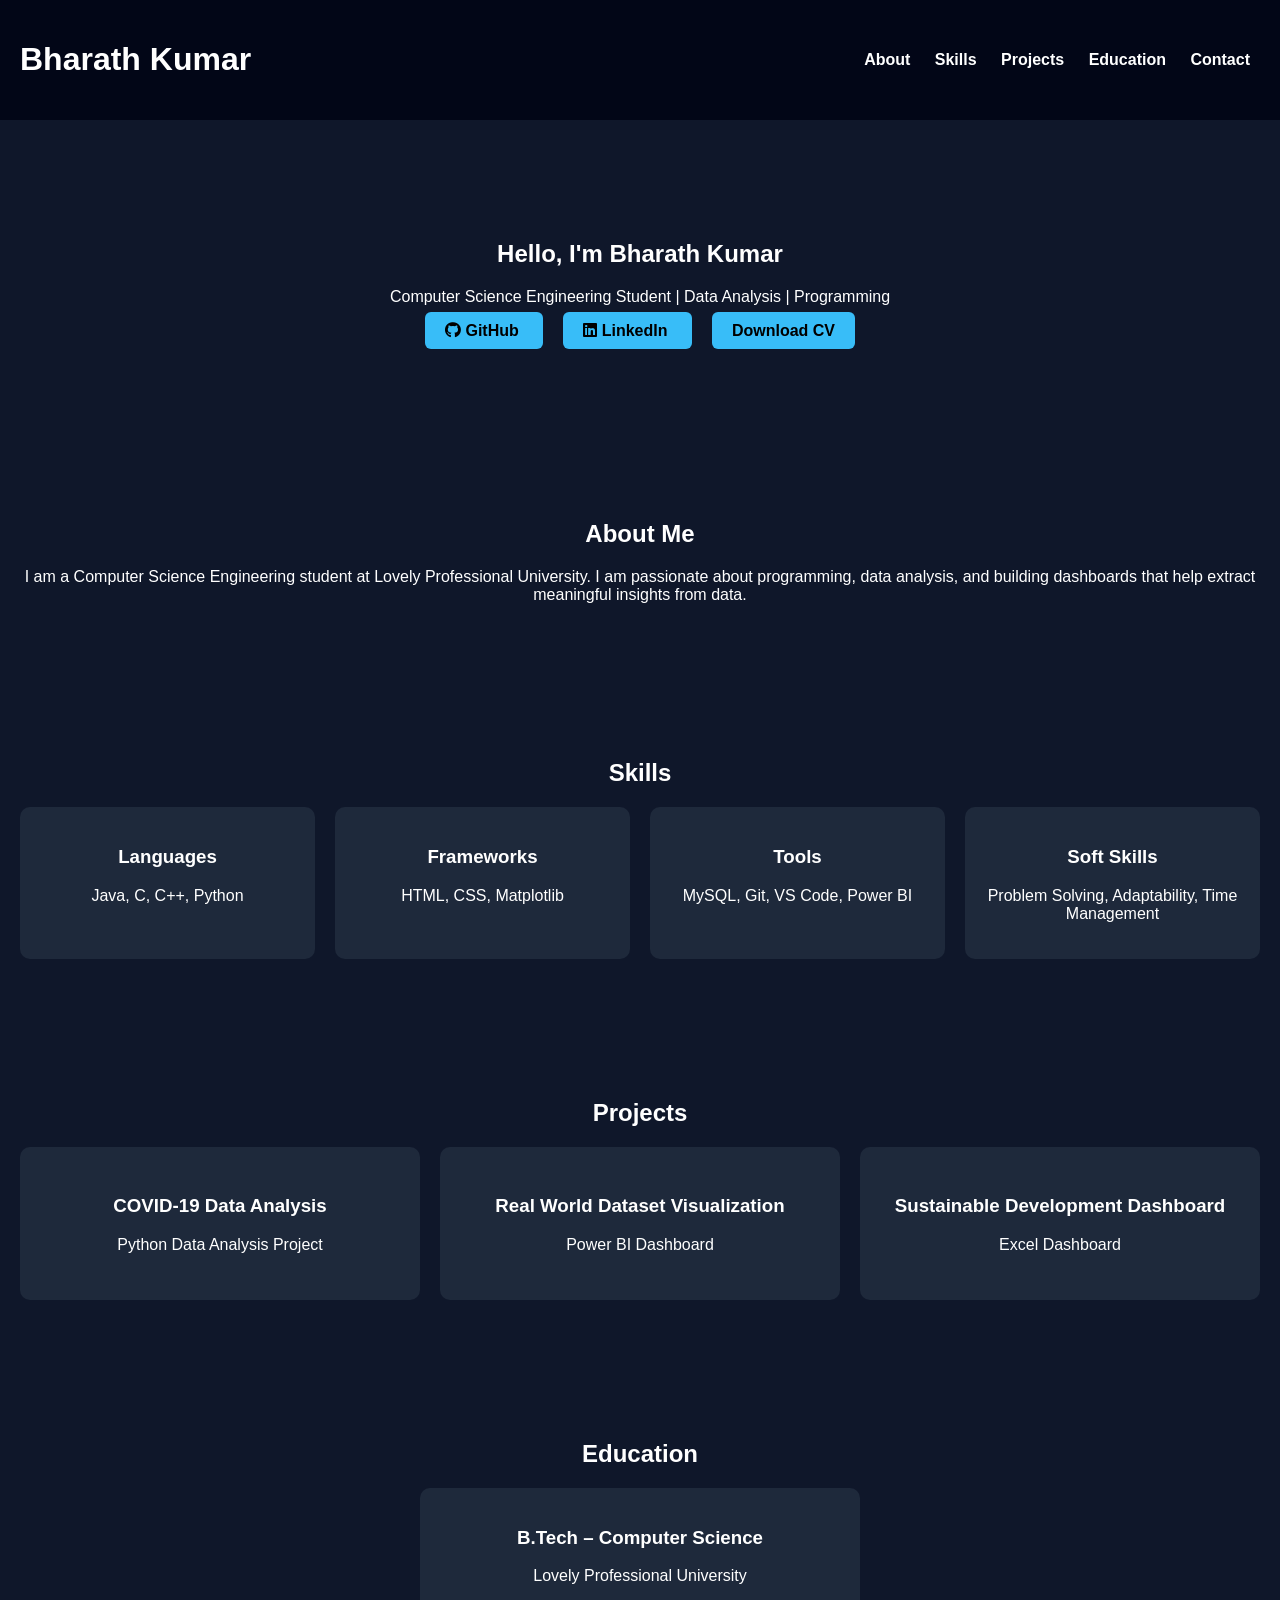
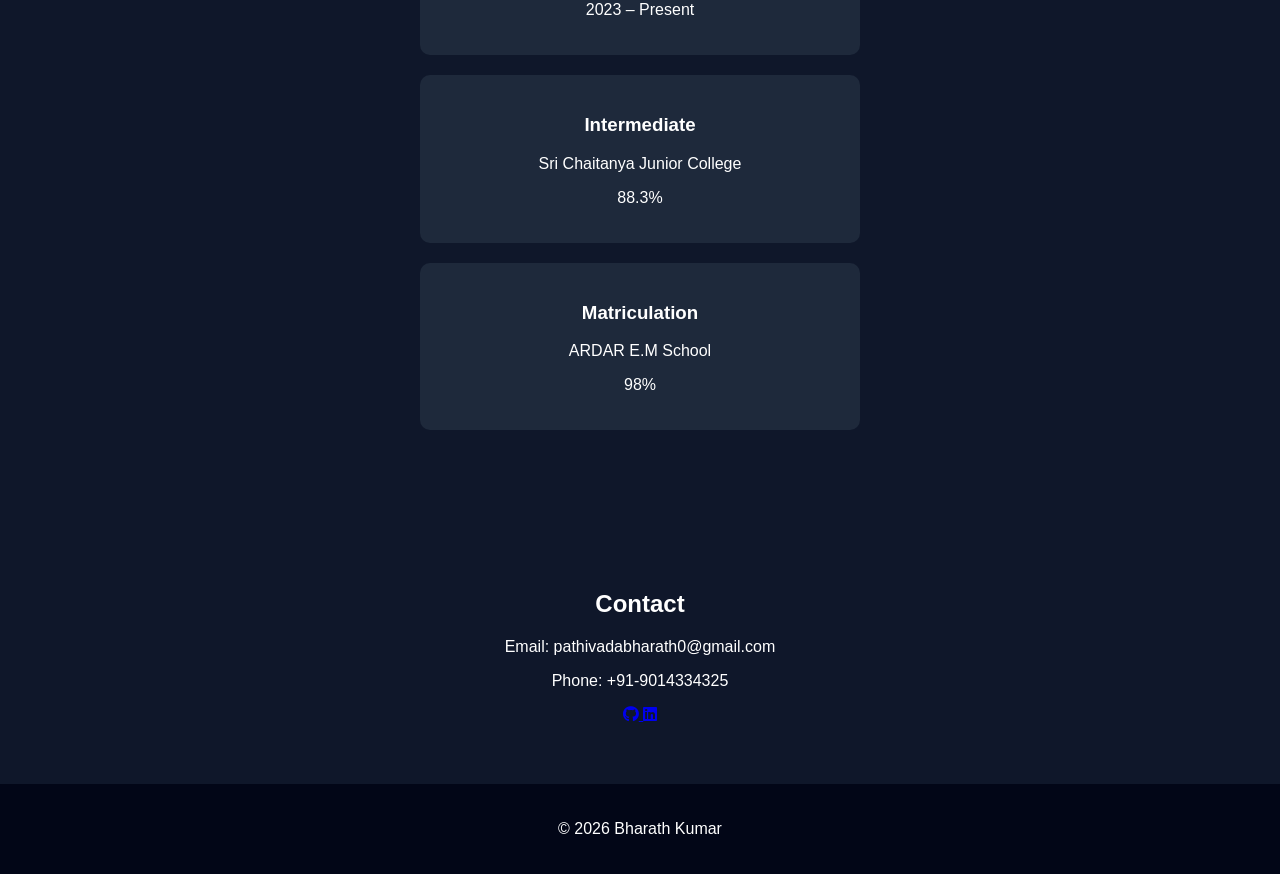
==== index.html @ aea64e9c "Initial portfolio website" ====
<!DOCTYPE html>
<html lang="en">
<head>

<meta charset="UTF-8">
<meta name="viewport" content="width=device-width, initial-scale=1.0">

<title>Bharath Kumar | Portfolio</title>

<link rel="stylesheet" href="style.css">

<link rel="stylesheet"
href="https://cdnjs.cloudflare.com/ajax/libs/font-awesome/6.5.0/css/all.min.css">

</head>

<body>

<header>

<h1>Bharath Kumar</h1>

<nav>

<a href="#about">About</a>
<a href="#skills">Skills</a>
<a href="#projects">Projects</a>
<a href="#education">Education</a>
<a href="#contact">Contact</a>

</nav>

</header>



<section class="hero">

<h2>Hello, I'm Bharath Kumar</h2>

<p>Computer Science Engineering Student | Data Analysis | Programming</p>

<div class="buttons">

<a href="https://github.com/bharath1518" target="_blank">
<i class="fab fa-github"></i> GitHub
</a>

<a href="https://linkedin.com/in/pathivada-bharath-kumar" target="_blank">
<i class="fab fa-linkedin"></i> LinkedIn
</a>

<a href="cv.pdf" download class="cv-btn">
Download CV
</a>

</div>

</section>



<section id="about">

<h2>About Me</h2>

<p>

I am a Computer Science Engineering student at Lovely Professional University.

I am passionate about programming, data analysis, and building dashboards that help extract meaningful insights from data.

</p>

</section>



<section id="skills">

<h2>Skills</h2>

<div class="skill-grid">

<div class="skill-card">
<h3>Languages</h3>
<p>Java, C, C++, Python</p>
</div>

<div class="skill-card">
<h3>Frameworks</h3>
<p>HTML, CSS, Matplotlib</p>
</div>

<div class="skill-card">
<h3>Tools</h3>
<p>MySQL, Git, VS Code, Power BI</p>
</div>

<div class="skill-card">
<h3>Soft Skills</h3>
<p>Problem Solving, Adaptability, Time Management</p>
</div>

</div>

</section>



<section id="projects">

<h2>Projects</h2>

<div class="project-grid">

<div class="project-card" onclick="openPopup('covid')">

<h3>COVID-19 Data Analysis</h3>

<p>Python Data Analysis Project</p>

</div>



<div class="project-card" onclick="openPopup('visual')">

<h3>Real World Dataset Visualization</h3>

<p>Power BI Dashboard</p>

</div>



<div class="project-card" onclick="openPopup('sdg')">

<h3>Sustainable Development Dashboard</h3>

<p>Excel Dashboard</p>

</div>

</div>

</section>



<section id="education">

<h2>Education</h2>

<div class="edu-card">

<h3>B.Tech – Computer Science</h3>

<p>Lovely Professional University</p>

<p>2023 – Present</p>

</div>



<div class="edu-card">

<h3>Intermediate</h3>

<p>Sri Chaitanya Junior College</p>

<p>88.3%</p>

</div>



<div class="edu-card">

<h3>Matriculation</h3>

<p>ARDAR E.M School</p>

<p>98%</p>

</div>

</section>



<section id="contact">

<h2>Contact</h2>

<p>Email: pathivadabharath0@gmail.com</p>

<p>Phone: +91-9014334325</p>

<div class="social">

<a href="https://github.com/bharath1518">
<i class="fab fa-github"></i>
</a>

<a href="https://linkedin.com/in/pathivada-bharath-kumar">
<i class="fab fa-linkedin"></i>
</a>

</div>

</section>



<footer>

<p>© 2026 Bharath Kumar</p>

</footer>



<div id="popup" class="popup">

<div class="popup-content">

<span class="close" onclick="closePopup()">&times;</span>

<h3 id="popup-title"></h3>

<p id="popup-desc"></p>

</div>

</div>



<script src="script.js"></script>

</body>

</html>
---- style.css ----
body{

font-family: Arial;

margin:0;

background:#0f172a;

color:white;

}



header{

display:flex;

justify-content:space-between;

align-items:center;

padding:20px;

background:#020617;

}



nav a{

margin:10px;

text-decoration:none;

color:white;

font-weight:bold;

}



.hero{

text-align:center;

padding:100px 20px;

}



.buttons a{

background:#38bdf8;

padding:10px 20px;

margin:10px;

color:black;

border-radius:6px;

text-decoration:none;

font-weight:bold;

}



.cv-btn{

background:#22c55e;

}



section{

padding:60px 20px;

text-align:center;

}



.skill-grid{

display:grid;

grid-template-columns:repeat(auto-fit,minmax(200px,1fr));

gap:20px;

}



.skill-card{

background:#1e293b;

padding:20px;

border-radius:10px;

}



.project-grid{

display:grid;

grid-template-columns:repeat(auto-fit,minmax(250px,1fr));

gap:20px;

}



.project-card{

background:#1e293b;

padding:30px;

border-radius:10px;

cursor:pointer;

transition:0.3s;

}



.project-card:hover{

transform:scale(1.05);

}



.edu-card{

margin:20px auto;

max-width:400px;

background:#1e293b;

padding:20px;

border-radius:10px;

}



footer{

background:#020617;

padding:20px;

text-align:center;

}



.popup{

display:none;

position:fixed;

top:0;

left:0;

width:100%;

height:100%;

background:rgba(0,0,0,0.7);

}



.popup-content{

background:white;

color:black;

padding:30px;

width:350px;

margin:10% auto;

border-radius:10px;

}



.close{

float:right;

font-size:22px;

cursor:pointer;

}
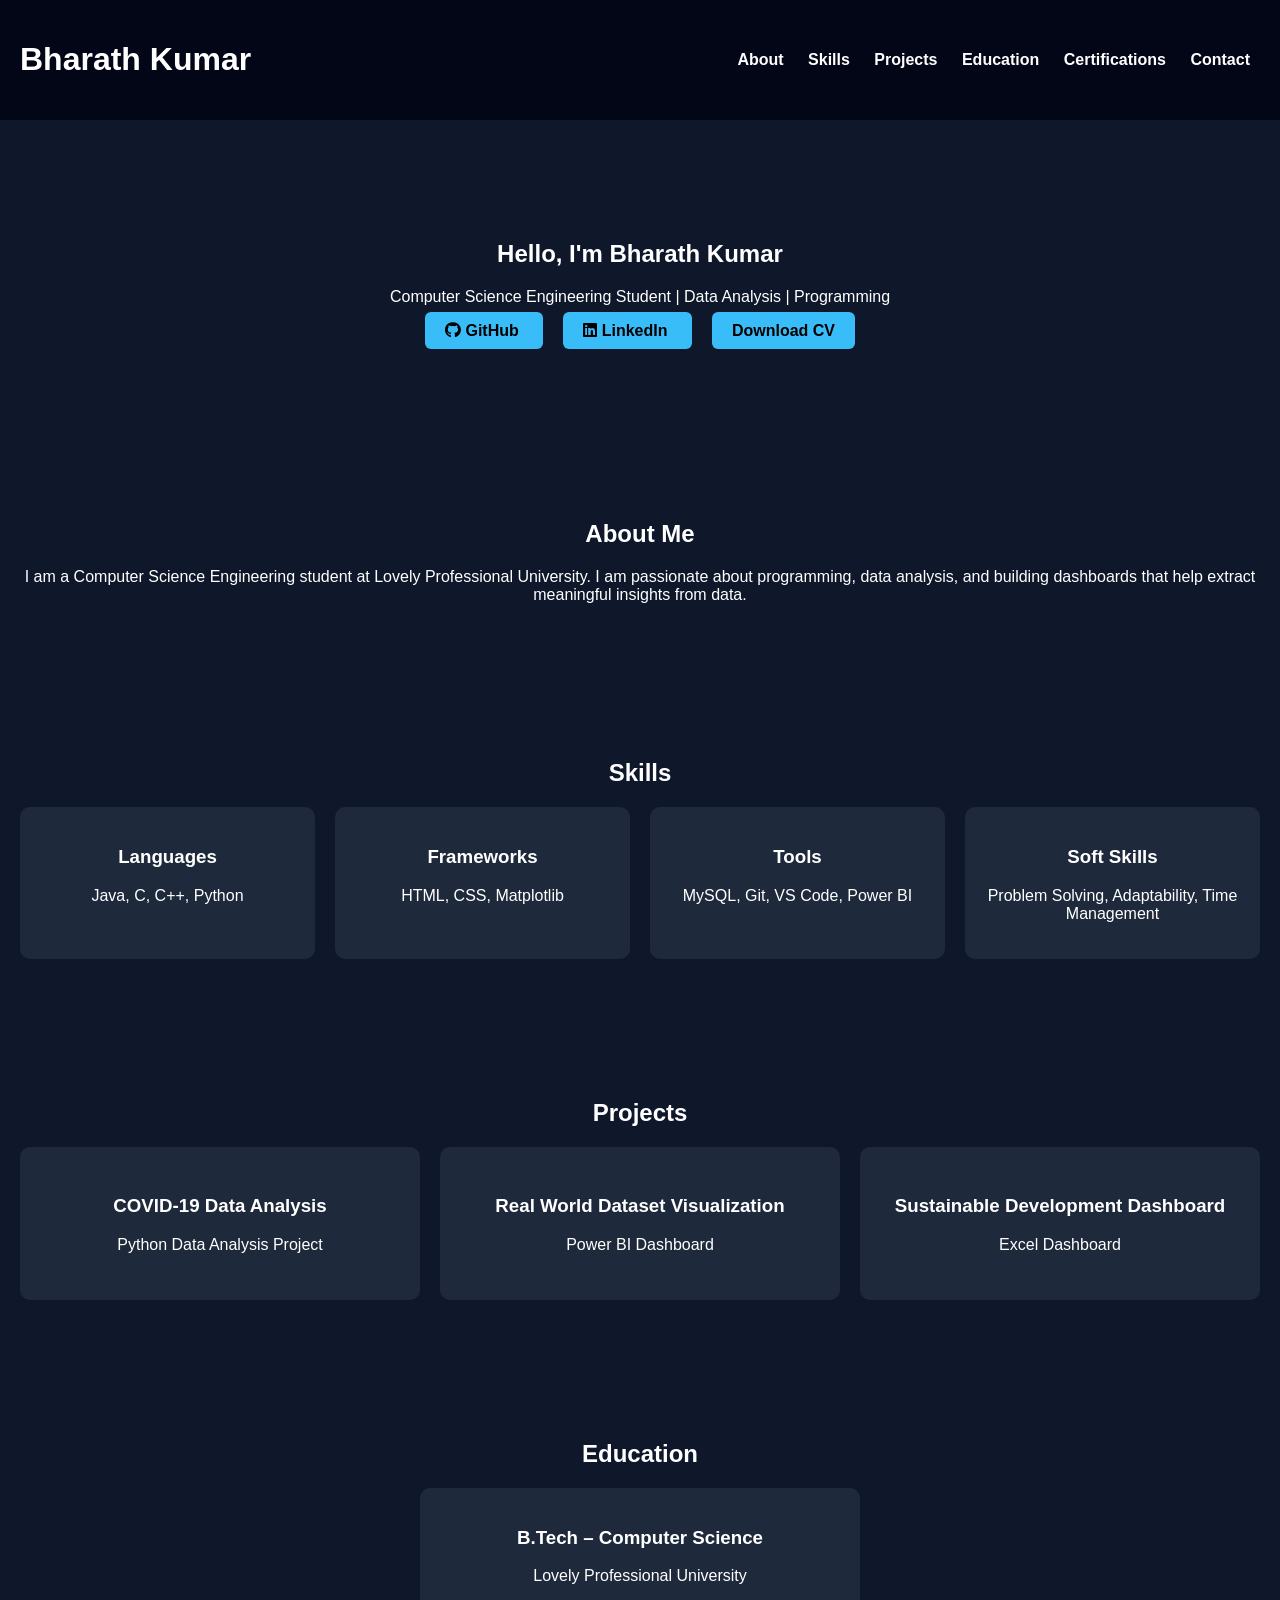
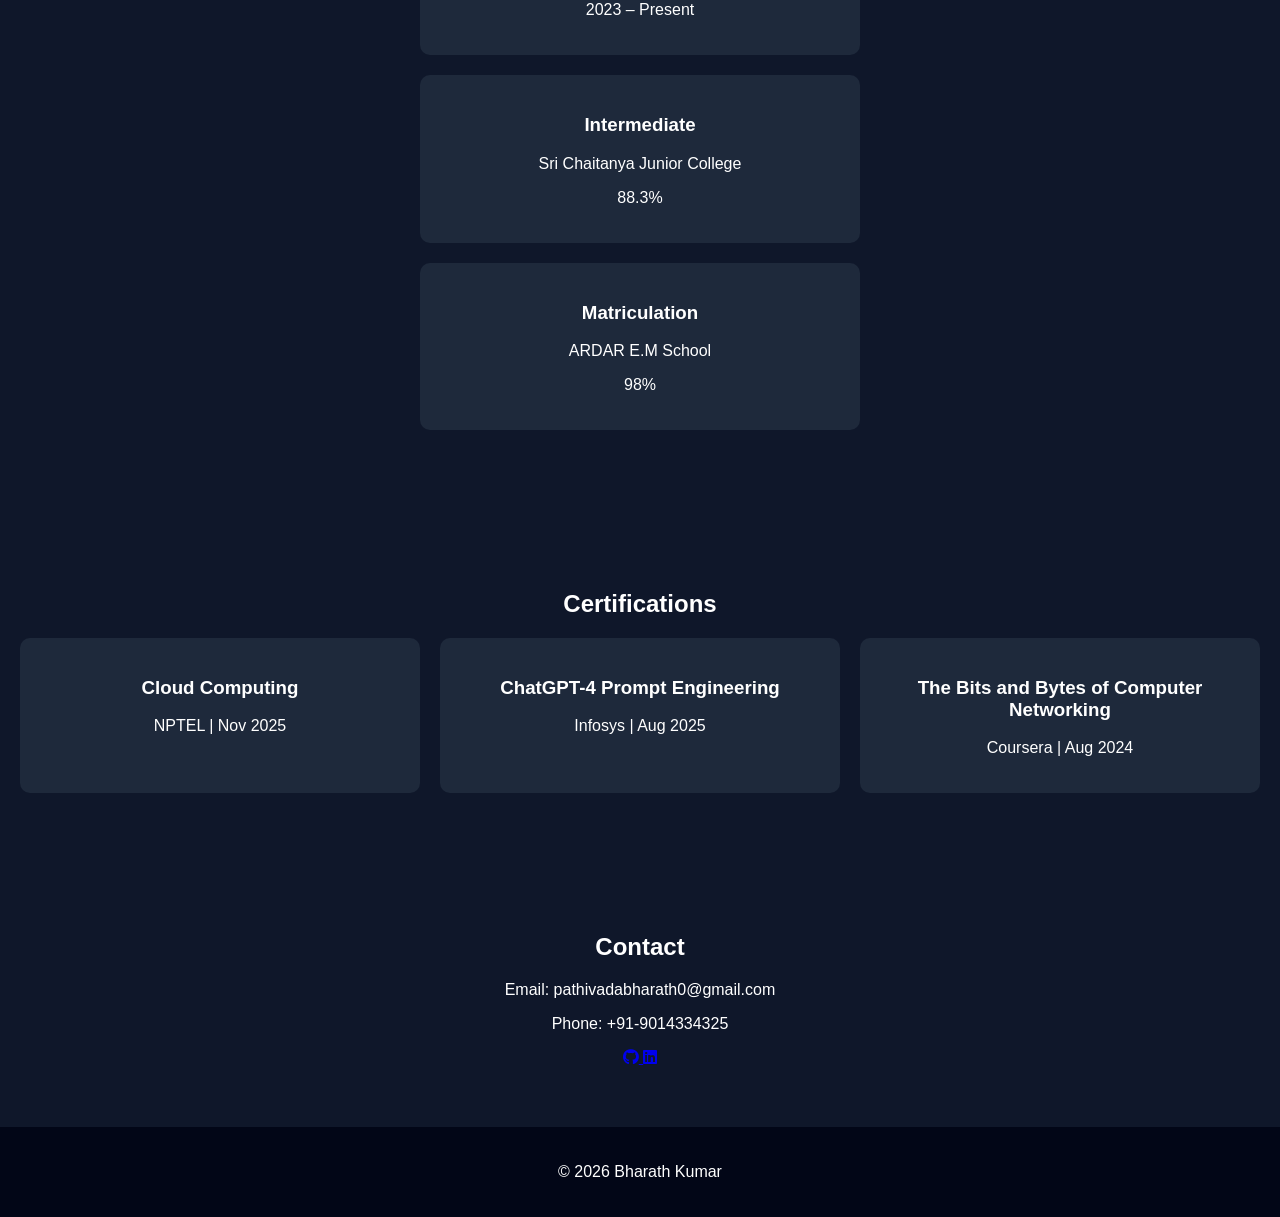
==== commit 7faf2f52: "added certifications section" ====
--- a/index.html
+++ b/index.html
@@ -26,6 +26,7 @@
 <a href="#skills">Skills</a>
 <a href="#projects">Projects</a>
 <a href="#education">Education</a>
+<a href="#certifications">Certifications</a>
 <a href="#contact">Contact</a>
 
 </nav>
@@ -188,7 +189,30 @@
 
 </section>
 
-
+<section id="certifications">
+
+<h2>Certifications</h2>
+
+<div class="cert-grid">
+
+<div class="cert-card">
+<h3>Cloud Computing</h3>
+<p>NPTEL | Nov 2025</p>
+</div>
+
+<div class="cert-card">
+<h3>ChatGPT-4 Prompt Engineering</h3>
+<p>Infosys | Aug 2025</p>
+</div>
+
+<div class="cert-card">
+<h3>The Bits and Bytes of Computer Networking</h3>
+<p>Coursera | Aug 2024</p>
+</div>
+
+</div>
+
+</section>
 
 <section id="contact">
 
--- a/style.css
+++ b/style.css
@@ -224,4 +224,32 @@
 
 cursor:pointer;
 
+}
+
+.cert-grid{
+
+display:grid;
+
+grid-template-columns:repeat(auto-fit,minmax(250px,1fr));
+
+gap:20px;
+
+}
+
+.cert-card{
+
+background:#1e293b;
+
+padding:20px;
+
+border-radius:10px;
+
+transition:0.3s;
+
+}
+
+.cert-card:hover{
+
+transform:scale(1.05);
+
 }
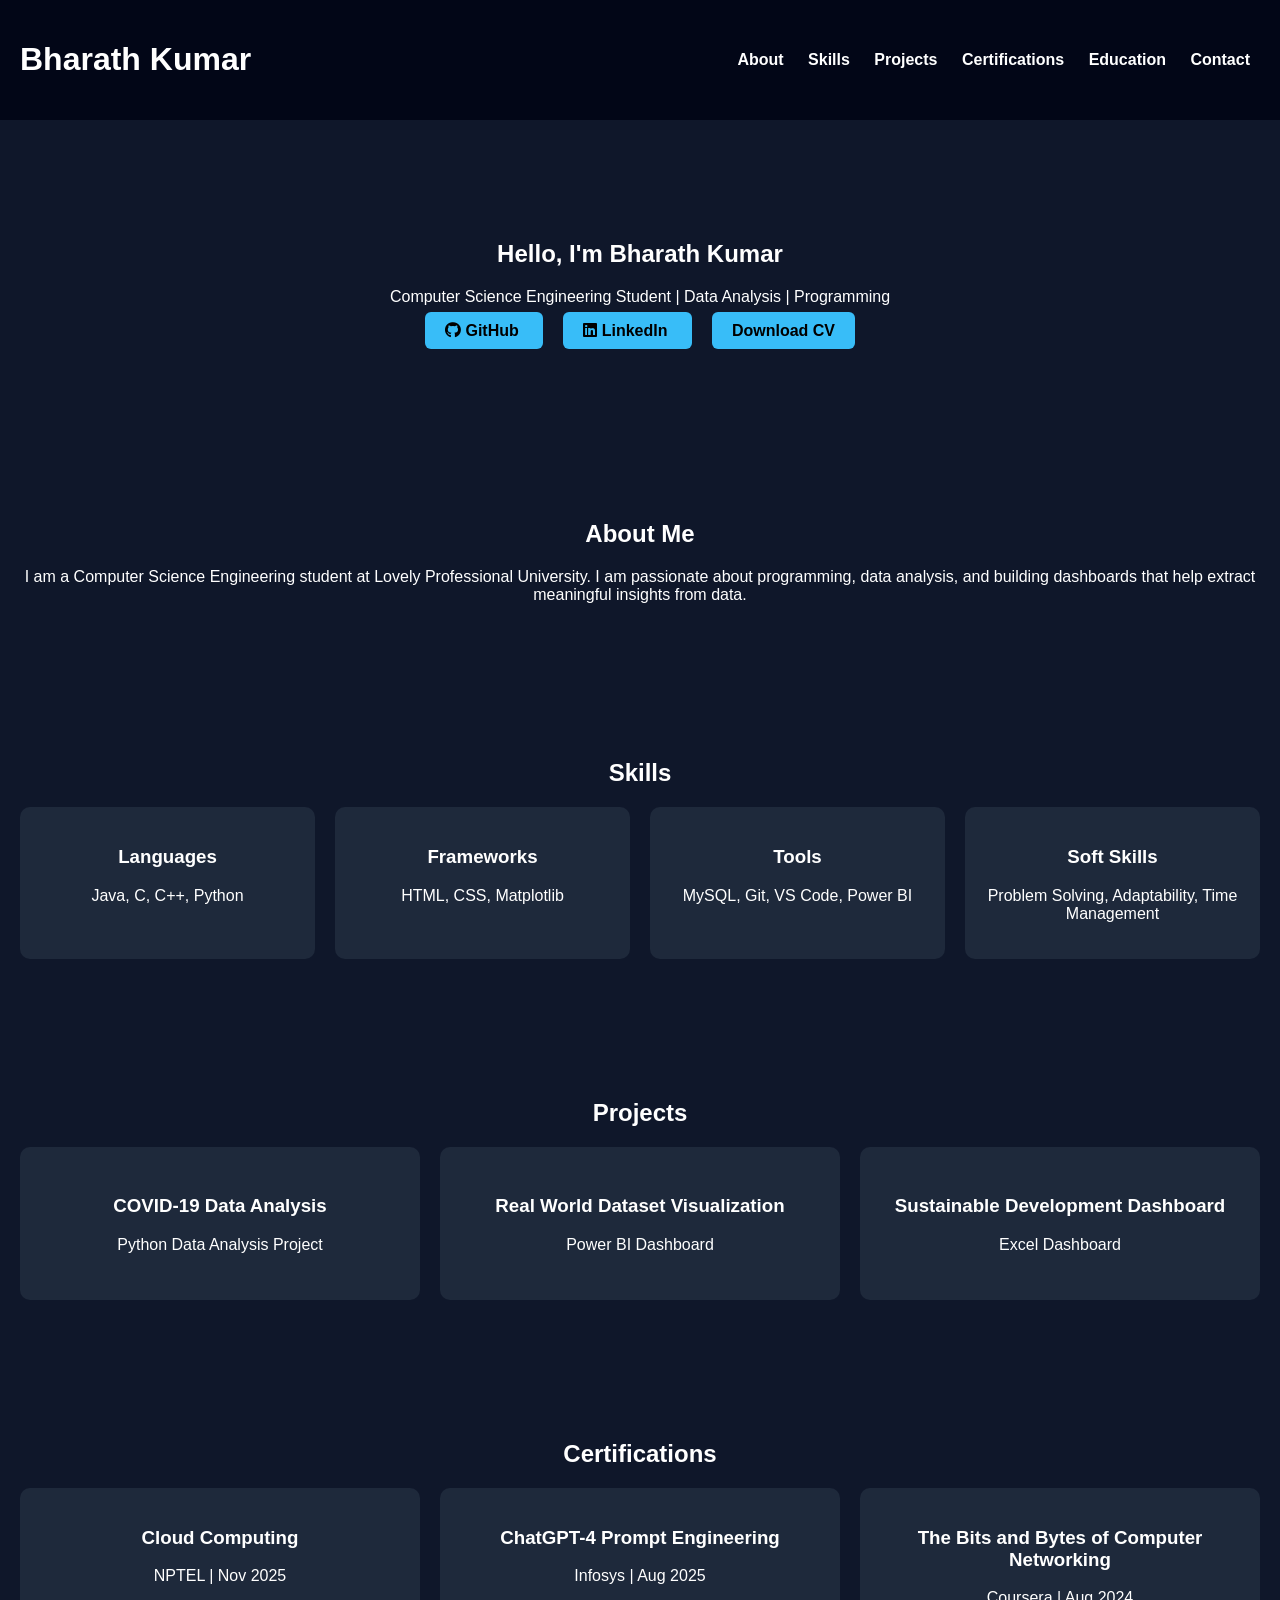
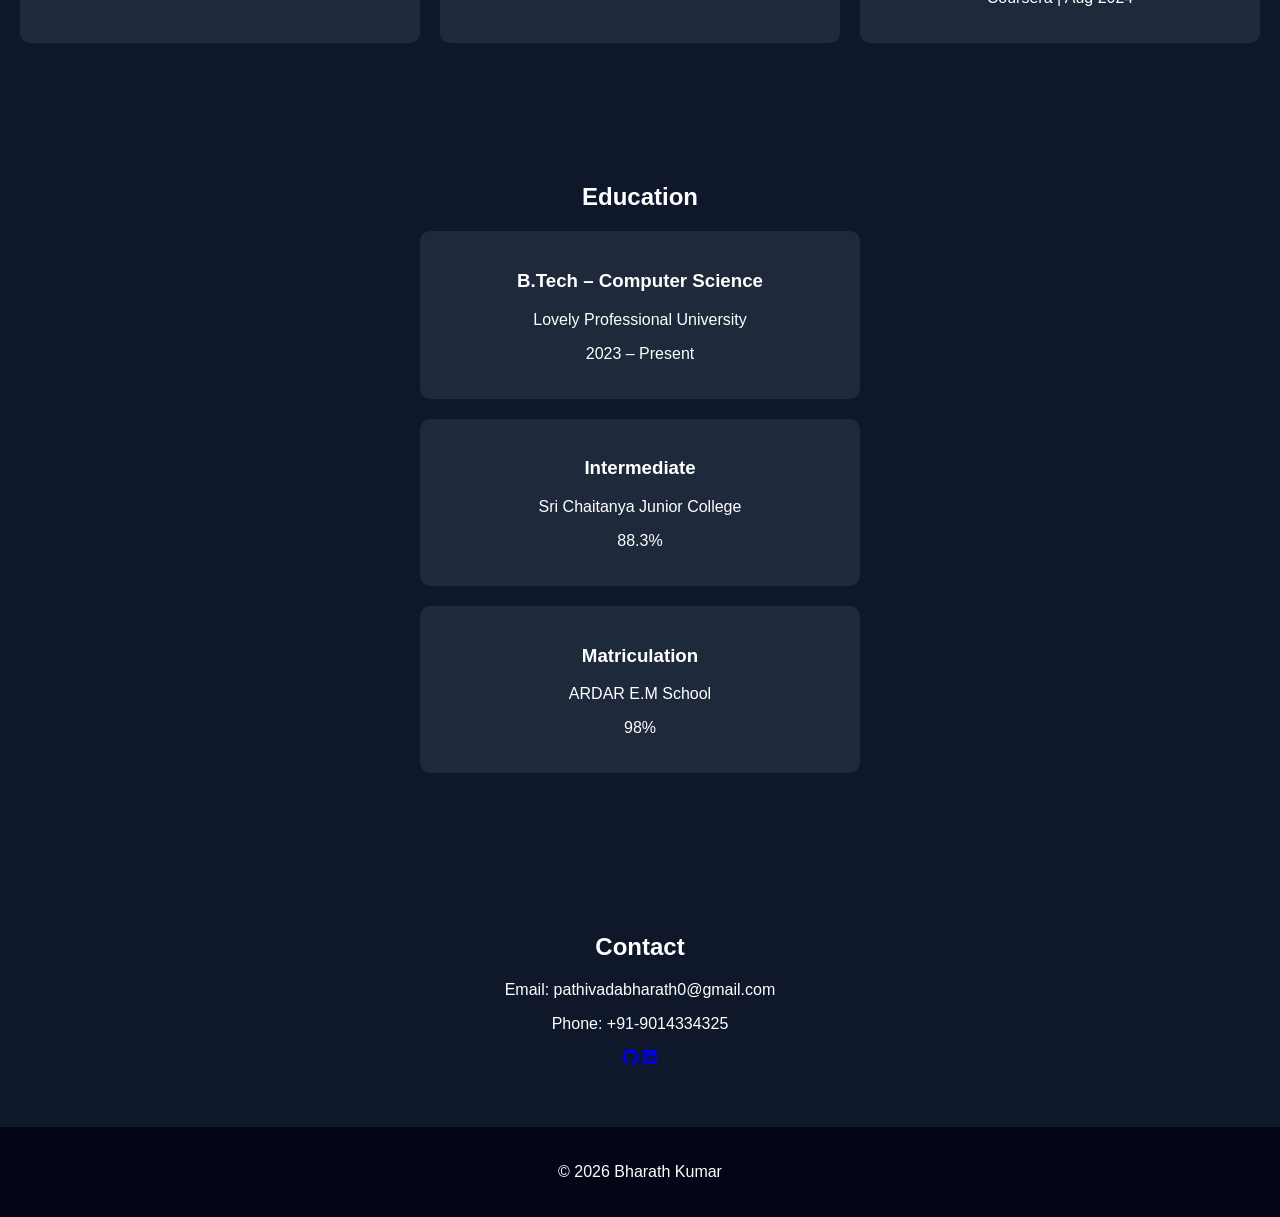
==== commit 49755089: "update portfolio" ====
--- a/index.html
+++ b/index.html
@@ -25,8 +25,8 @@
 <a href="#about">About</a>
 <a href="#skills">Skills</a>
 <a href="#projects">Projects</a>
+<a href="#certifications">Certifications</a>
 <a href="#education">Education</a>
-<a href="#certifications">Certifications</a>
 <a href="#contact">Contact</a>
 
 </nav>
@@ -147,47 +147,6 @@
 
 </section>
 
-
-
-<section id="education">
-
-<h2>Education</h2>
-
-<div class="edu-card">
-
-<h3>B.Tech – Computer Science</h3>
-
-<p>Lovely Professional University</p>
-
-<p>2023 – Present</p>
-
-</div>
-
-
-
-<div class="edu-card">
-
-<h3>Intermediate</h3>
-
-<p>Sri Chaitanya Junior College</p>
-
-<p>88.3%</p>
-
-</div>
-
-
-
-<div class="edu-card">
-
-<h3>Matriculation</h3>
-
-<p>ARDAR E.M School</p>
-
-<p>98%</p>
-
-</div>
-
-</section>
 
 <section id="certifications">
 
@@ -214,6 +173,49 @@
 
 </section>
 
+
+<section id="education">
+
+<h2>Education</h2>
+
+<div class="edu-card">
+
+<h3>B.Tech – Computer Science</h3>
+
+<p>Lovely Professional University</p>
+
+<p>2023 – Present</p>
+
+</div>
+
+
+
+<div class="edu-card">
+
+<h3>Intermediate</h3>
+
+<p>Sri Chaitanya Junior College</p>
+
+<p>88.3%</p>
+
+</div>
+
+
+
+<div class="edu-card">
+
+<h3>Matriculation</h3>
+
+<p>ARDAR E.M School</p>
+
+<p>98%</p>
+
+</div>
+
+</section>
+
+
+
 <section id="contact">
 
 <h2>Contact</h2>
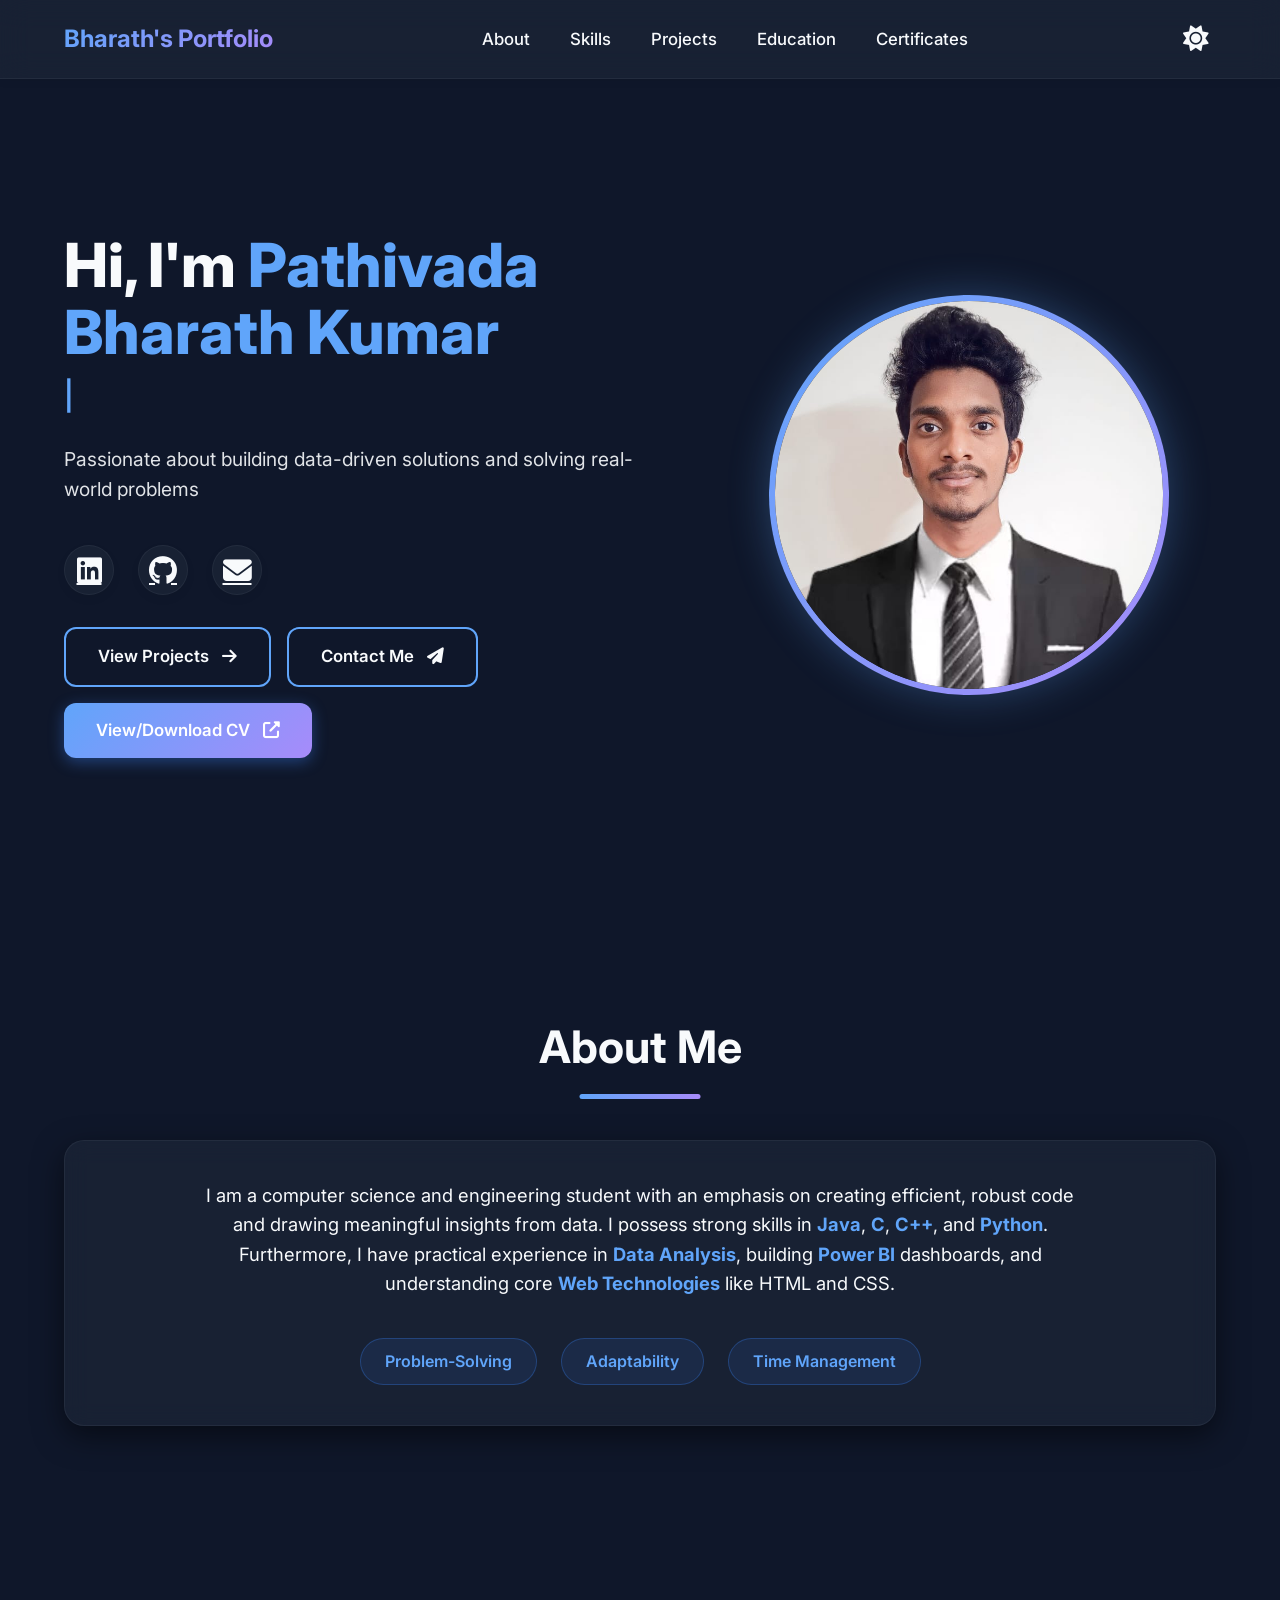
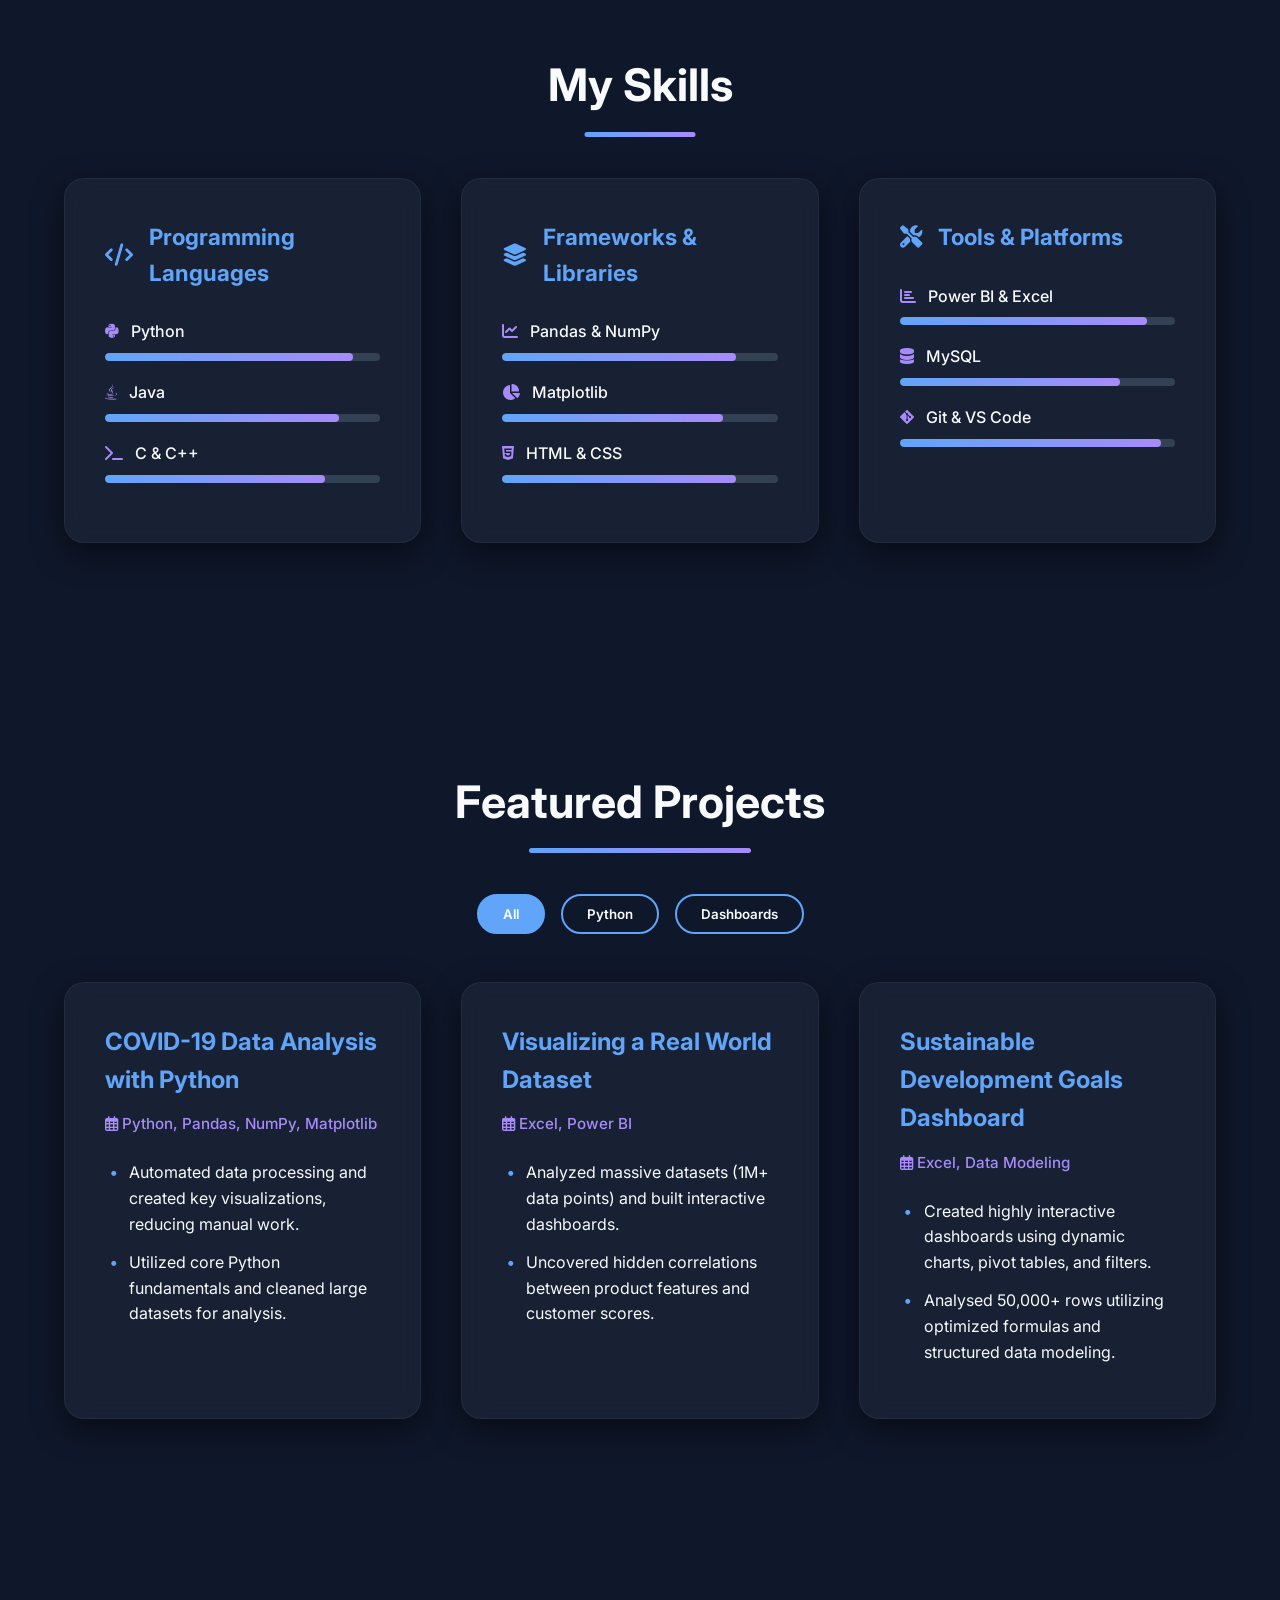
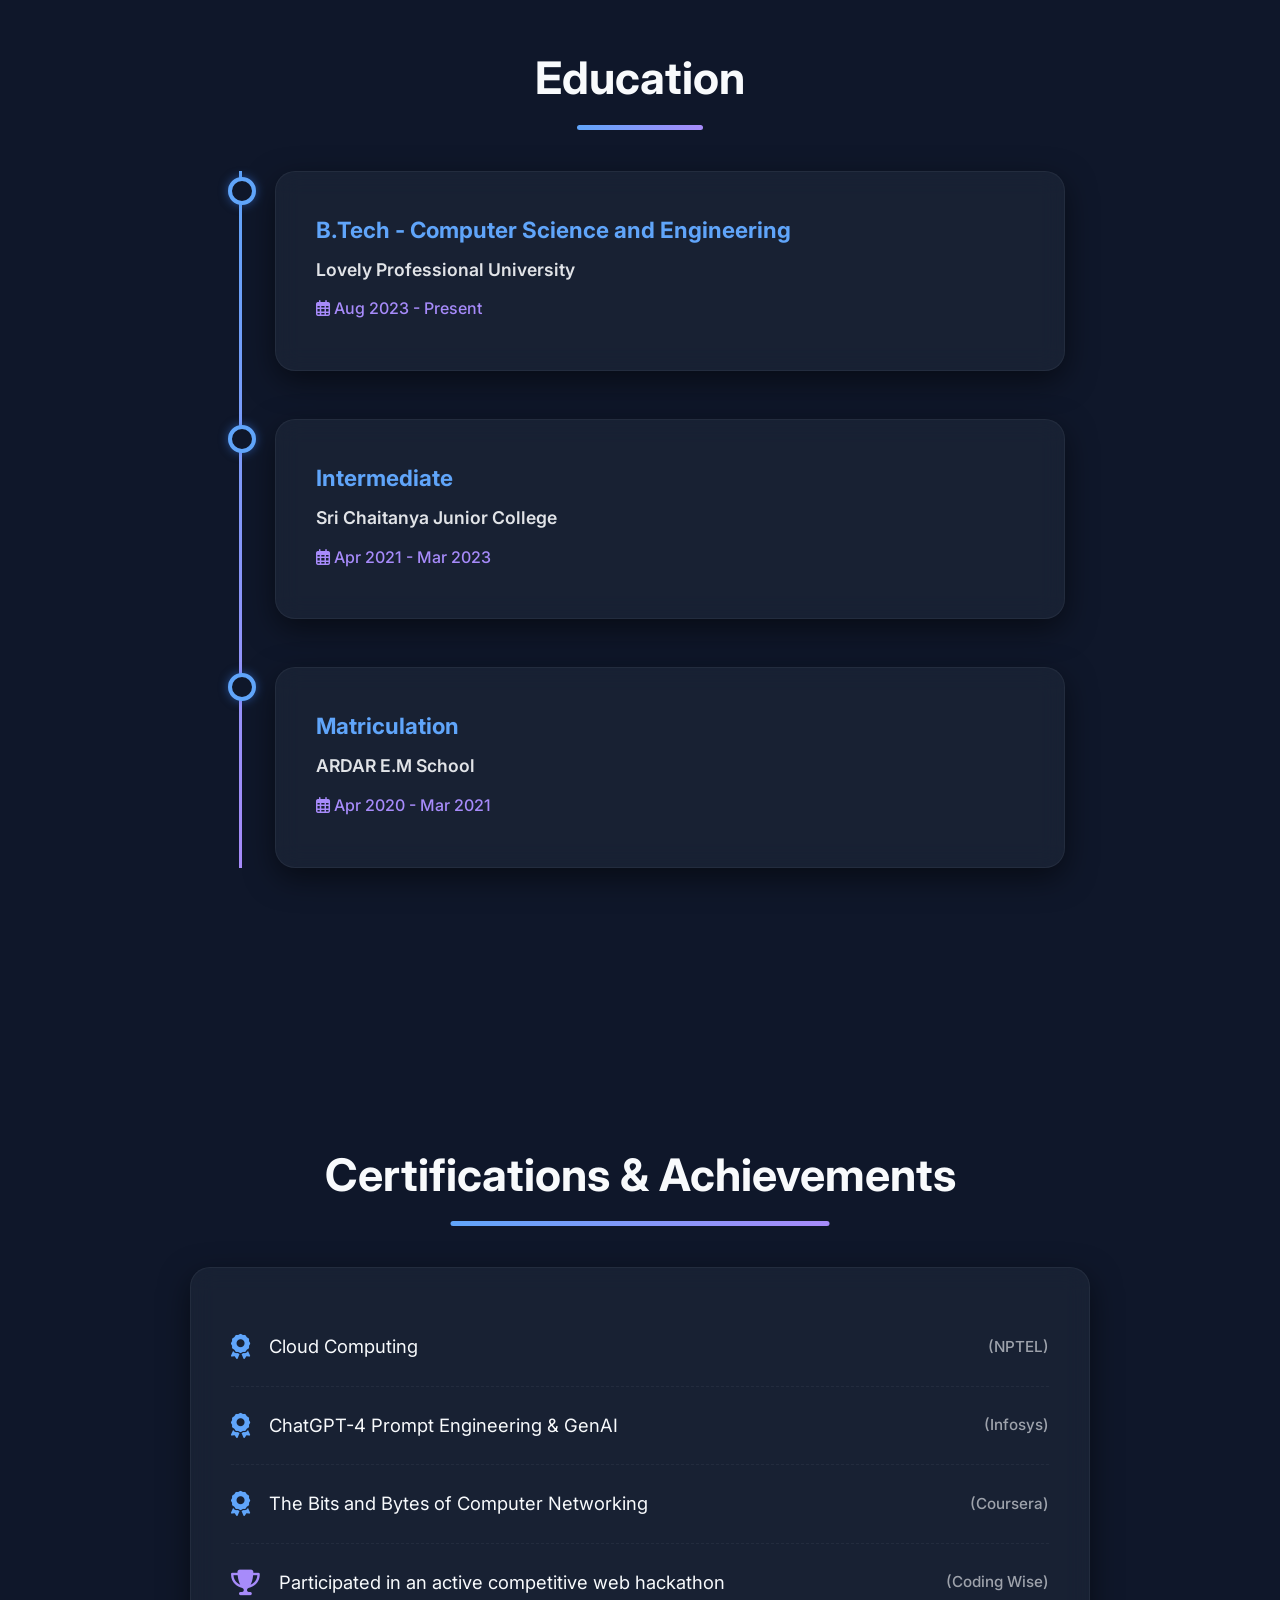
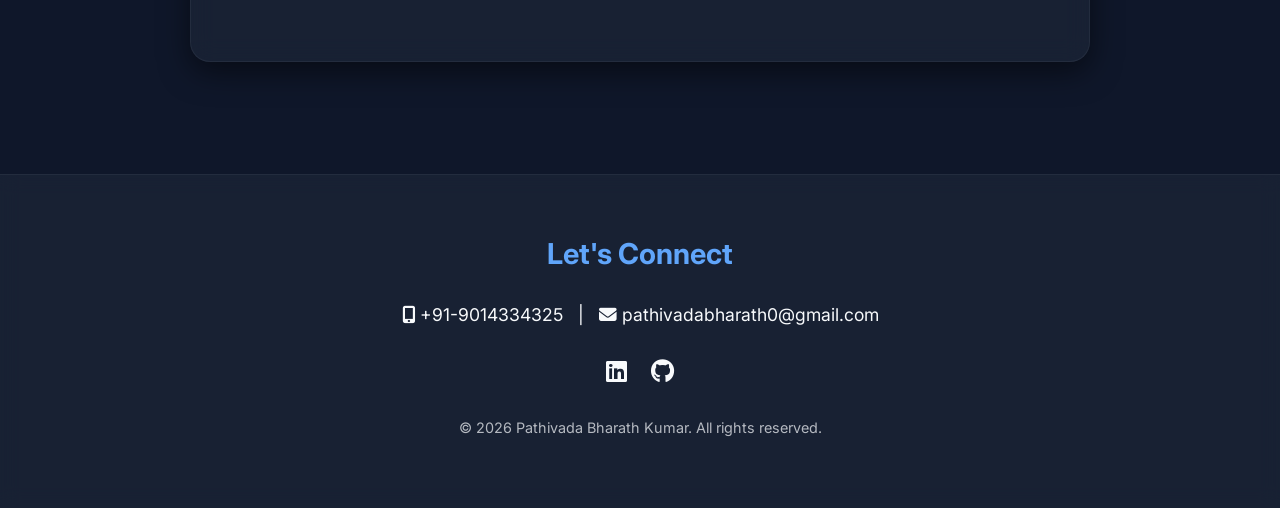
==== commit 11e50a91: "Initial portfolio commit" ====
--- a/index.html
+++ b/index.html
@@ -1,271 +1,214 @@
 <!DOCTYPE html>
 <html lang="en">
 <head>
-
-<meta charset="UTF-8">
-<meta name="viewport" content="width=device-width, initial-scale=1.0">
-
-<title>Bharath Kumar | Portfolio</title>
-
-<link rel="stylesheet" href="style.css">
-
-<link rel="stylesheet"
-href="https://cdnjs.cloudflare.com/ajax/libs/font-awesome/6.5.0/css/all.min.css">
-
+    <meta charset="UTF-8">
+    <meta name="viewport" content="width=device-width, initial-scale=1.0">
+    <title>Pathivada Bharath Kumar - Portfolio</title>
+    <link rel="stylesheet" href="style.css">
+    <link href="https://fonts.googleapis.com/css2?family=Inter:wght@300;400;600;700&display=swap" rel="stylesheet">
+    <link rel="stylesheet" href="https://cdnjs.cloudflare.com/ajax/libs/font-awesome/6.4.0/css/all.min.css">
 </head>
-
 <body>
-
-<header>
-
-<h1>Bharath Kumar</h1>
-
-<nav>
-
-<a href="#about">About</a>
-<a href="#skills">Skills</a>
-<a href="#projects">Projects</a>
-<a href="#certifications">Certifications</a>
-<a href="#education">Education</a>
-<a href="#contact">Contact</a>
-
-</nav>
-
-</header>
-
-
-
-<section class="hero">
-
-<h2>Hello, I'm Bharath Kumar</h2>
-
-<p>Computer Science Engineering Student | Data Analysis | Programming</p>
-
-<div class="buttons">
-
-<a href="https://github.com/bharath1518" target="_blank">
-<i class="fab fa-github"></i> GitHub
-</a>
-
-<a href="https://linkedin.com/in/pathivada-bharath-kumar" target="_blank">
-<i class="fab fa-linkedin"></i> LinkedIn
-</a>
-
-<a href="cv.pdf" download class="cv-btn">
-Download CV
-</a>
-
-</div>
-
-</section>
-
-
-
-<section id="about">
-
-<h2>About Me</h2>
-
-<p>
-
-I am a Computer Science Engineering student at Lovely Professional University.
-
-I am passionate about programming, data analysis, and building dashboards that help extract meaningful insights from data.
-
-</p>
-
-</section>
-
-
-
-<section id="skills">
-
-<h2>Skills</h2>
-
-<div class="skill-grid">
-
-<div class="skill-card">
-<h3>Languages</h3>
-<p>Java, C, C++, Python</p>
-</div>
-
-<div class="skill-card">
-<h3>Frameworks</h3>
-<p>HTML, CSS, Matplotlib</p>
-</div>
-
-<div class="skill-card">
-<h3>Tools</h3>
-<p>MySQL, Git, VS Code, Power BI</p>
-</div>
-
-<div class="skill-card">
-<h3>Soft Skills</h3>
-<p>Problem Solving, Adaptability, Time Management</p>
-</div>
-
-</div>
-
-</section>
-
-
-
-<section id="projects">
-
-<h2>Projects</h2>
-
-<div class="project-grid">
-
-<div class="project-card" onclick="openPopup('covid')">
-
-<h3>COVID-19 Data Analysis</h3>
-
-<p>Python Data Analysis Project</p>
-
-</div>
-
-
-
-<div class="project-card" onclick="openPopup('visual')">
-
-<h3>Real World Dataset Visualization</h3>
-
-<p>Power BI Dashboard</p>
-
-</div>
-
-
-
-<div class="project-card" onclick="openPopup('sdg')">
-
-<h3>Sustainable Development Dashboard</h3>
-
-<p>Excel Dashboard</p>
-
-</div>
-
-</div>
-
-</section>
-
-
-<section id="certifications">
-
-<h2>Certifications</h2>
-
-<div class="cert-grid">
-
-<div class="cert-card">
-<h3>Cloud Computing</h3>
-<p>NPTEL | Nov 2025</p>
-</div>
-
-<div class="cert-card">
-<h3>ChatGPT-4 Prompt Engineering</h3>
-<p>Infosys | Aug 2025</p>
-</div>
-
-<div class="cert-card">
-<h3>The Bits and Bytes of Computer Networking</h3>
-<p>Coursera | Aug 2024</p>
-</div>
-
-</div>
-
-</section>
-
-
-<section id="education">
-
-<h2>Education</h2>
-
-<div class="edu-card">
-
-<h3>B.Tech – Computer Science</h3>
-
-<p>Lovely Professional University</p>
-
-<p>2023 – Present</p>
-
-</div>
-
-
-
-<div class="edu-card">
-
-<h3>Intermediate</h3>
-
-<p>Sri Chaitanya Junior College</p>
-
-<p>88.3%</p>
-
-</div>
-
-
-
-<div class="edu-card">
-
-<h3>Matriculation</h3>
-
-<p>ARDAR E.M School</p>
-
-<p>98%</p>
-
-</div>
-
-</section>
-
-
-
-<section id="contact">
-
-<h2>Contact</h2>
-
-<p>Email: pathivadabharath0@gmail.com</p>
-
-<p>Phone: +91-9014334325</p>
-
-<div class="social">
-
-<a href="https://github.com/bharath1518">
-<i class="fab fa-github"></i>
-</a>
-
-<a href="https://linkedin.com/in/pathivada-bharath-kumar">
-<i class="fab fa-linkedin"></i>
-</a>
-
-</div>
-
-</section>
-
-
-
-<footer>
-
-<p>© 2026 Bharath Kumar</p>
-
-</footer>
-
-
-
-<div id="popup" class="popup">
-
-<div class="popup-content">
-
-<span class="close" onclick="closePopup()">&times;</span>
-
-<h3 id="popup-title"></h3>
-
-<p id="popup-desc"></p>
-
-</div>
-
-</div>
-
-
-
-<script src="script.js"></script>
-
+    <header>
+        <div class="logo">Bharath's Portfolio</div>
+        <nav>
+            <ul>
+                <li><a href="#about">About</a></li>
+                <li><a href="#skills">Skills</a></li>
+                <li><a href="#projects">Projects</a></li>
+                <li><a href="#education">Education</a></li>
+                <li><a href="#certifications">Certificates</a></li>
+            </ul>
+        </nav>
+        <button id="theme-toggle" aria-label="Toggle Dark Mode">
+            <i class="fas fa-moon"></i>
+        </button>
+    </header>
+
+    <main>
+        <!-- Hero Section -->
+        <section id="hero" class="hero">
+            <div class="hero-content fade-in">
+                <h1>Hi, I'm <span class="highlight">Pathivada Bharath Kumar</span></h1>
+                <h2><span class="typewriter"></span><span class="cursor">|</span></h2>
+                <p>Passionate about building data-driven solutions and solving real-world problems</p>
+                <div class="social-links">
+                    <a href="https://linkedin.com/in/pathivada-bharath-kumar" target="_blank"><i class="fab fa-linkedin"></i></a>
+                    <a href="https://github.com/bharath1518" target="_blank"><i class="fab fa-github"></i></a>
+                    <a href="mailto:pathivadabharath0@gmail.com"><i class="fas fa-envelope"></i></a>
+                </div>
+                <div class="hero-buttons">
+                    <a href="#projects" class="btn secondary-btn">View Projects <i class="fas fa-arrow-right"></i></a>
+                    <a href="#contact" class="btn secondary-btn">Contact Me <i class="fas fa-paper-plane"></i></a>
+                    <a href="assets/CV_Pathivada_Bharath_Kumar.html" target="_blank" class="btn primary-btn">View/Download CV <i class="fas fa-external-link-alt"></i></a>
+                </div>
+            </div>
+            <div class="hero-image slide-in-right">
+                <img src="photo.jpg" alt="Pathivada Bharath Kumar">
+            </div>
+        </section>
+
+        <!-- About Section -->
+        <section id="about" class="about reveal">
+            <h2 class="section-title">About Me</h2>
+            <div class="about-container glass-card">
+                <p>I am a computer science and engineering student with an emphasis on creating efficient, robust code and drawing meaningful insights from data. I possess strong skills in <strong>Java</strong>, <strong>C</strong>, <strong>C++</strong>, and <strong>Python</strong>. Furthermore, I have practical experience in <strong>Data Analysis</strong>, building <strong>Power BI</strong> dashboards, and understanding core <strong>Web Technologies</strong> like HTML and CSS.</p>
+                <div class="soft-skills">
+                    <span>Problem-Solving</span>
+                    <span>Adaptability</span>
+                    <span>Time Management</span>
+                </div>
+            </div>
+        </section>
+
+        <!-- Skills Section -->
+        <section id="skills" class="skills reveal">
+            <h2 class="section-title">My Skills</h2>
+            <div class="skills-grid">
+                <!-- Programming Languages -->
+                <div class="skill-category glass-card">
+                    <h3><i class="fas fa-code"></i> Programming Languages</h3>
+                    <div class="skill-bar-container">
+                        <div class="skill-info"><span><i class="fab fa-python skill-icon"></i> Python</span></div>
+                        <div class="progress-bar"><div class="progress" data-width="90%"></div></div>
+                    </div>
+                    <div class="skill-bar-container">
+                        <div class="skill-info"><span><i class="fab fa-java skill-icon"></i> Java</span></div>
+                        <div class="progress-bar"><div class="progress" data-width="85%"></div></div>
+                    </div>
+                    <div class="skill-bar-container">
+                        <div class="skill-info"><span><i class="fas fa-terminal skill-icon"></i> C & C++</span></div>
+                        <div class="progress-bar"><div class="progress" data-width="80%"></div></div>
+                    </div>
+                </div>
+
+                <!-- Frameworks & Libraries -->
+                <div class="skill-category glass-card">
+                    <h3><i class="fas fa-layer-group"></i> Frameworks & Libraries</h3>
+                    <div class="skill-bar-container">
+                        <div class="skill-info"><span><i class="fas fa-chart-line skill-icon"></i> Pandas & NumPy</span></div>
+                        <div class="progress-bar"><div class="progress" data-width="85%"></div></div>
+                    </div>
+                    <div class="skill-bar-container">
+                        <div class="skill-info"><span><i class="fas fa-chart-pie skill-icon"></i> Matplotlib</span></div>
+                        <div class="progress-bar"><div class="progress" data-width="80%"></div></div>
+                    </div>
+                    <div class="skill-bar-container">
+                        <div class="skill-info"><span><i class="fab fa-html5 skill-icon"></i> HTML & CSS</span></div>
+                        <div class="progress-bar"><div class="progress" data-width="85%"></div></div>
+                    </div>
+                </div>
+
+                <!-- Tools & Platforms -->
+                <div class="skill-category glass-card">
+                    <h3><i class="fas fa-tools"></i> Tools & Platforms</h3>
+                    <div class="skill-bar-container">
+                        <div class="skill-info"><span><i class="fas fa-chart-bar skill-icon"></i> Power BI & Excel</span></div>
+                        <div class="progress-bar"><div class="progress" data-width="90%"></div></div>
+                    </div>
+                    <div class="skill-bar-container">
+                        <div class="skill-info"><span><i class="fas fa-database skill-icon"></i> MySQL</span></div>
+                        <div class="progress-bar"><div class="progress" data-width="80%"></div></div>
+                    </div>
+                    <div class="skill-bar-container">
+                        <div class="skill-info"><span><i class="fab fa-git-alt skill-icon"></i> Git & VS Code</span></div>
+                        <div class="progress-bar"><div class="progress" data-width="95%"></div></div>
+                    </div>
+                </div>
+            </div>
+        </section>
+
+        <!-- Projects Section -->
+        <section id="projects" class="projects reveal">
+            <h2 class="section-title">Featured Projects</h2>
+            
+            <div class="project-filters">
+                <button class="filter-btn active" data-filter="all">All</button>
+                <button class="filter-btn" data-filter="python">Python</button>
+                <button class="filter-btn" data-filter="dashboard">Dashboards</button>
+            </div>
+
+            <div class="project-grid">
+                <div class="project-card glass-card" data-category="python">
+                    <h3>COVID-19 Data Analysis with Python</h3>
+                    <p class="date"><i class="far fa-calendar-alt"></i> Python, Pandas, NumPy, Matplotlib</p>
+                    <ul>
+                        <li>Automated data processing and created key visualizations, reducing manual work.</li>
+                        <li>Utilized core Python fundamentals and cleaned large datasets for analysis.</li>
+                    </ul>
+                </div>
+
+                <div class="project-card glass-card" data-category="dashboard">
+                    <h3>Visualizing a Real World Dataset</h3>
+                    <p class="date"><i class="far fa-calendar-alt"></i> Excel, Power BI</p>
+                    <ul>
+                        <li>Analyzed massive datasets (1M+ data points) and built interactive dashboards.</li>
+                        <li>Uncovered hidden correlations between product features and customer scores.</li>
+                    </ul>
+                </div>
+
+                <div class="project-card glass-card" data-category="dashboard">
+                    <h3>Sustainable Development Goals Dashboard</h3>
+                    <p class="date"><i class="far fa-calendar-alt"></i> Excel, Data Modeling</p>
+                    <ul>
+                        <li>Created highly interactive dashboards using dynamic charts, pivot tables, and filters.</li>
+                        <li>Analysed 50,000+ rows utilizing optimized formulas and structured data modeling.</li>
+                    </ul>
+                </div>
+            </div>
+        </section>
+
+        <!-- Education & Training Timeline -->
+        <section id="education" class="education reveal">
+            <h2 class="section-title">Education</h2>
+            <div class="timeline">
+                <div class="timeline-item glass-card">
+                    <h3>B.Tech - Computer Science and Engineering</h3>
+                    <h4>Lovely Professional University</h4>
+                    <p class="date"><i class="far fa-calendar-alt"></i> Aug 2023 - Present</p>
+                </div>
+
+                <div class="timeline-item glass-card">
+                    <h3>Intermediate</h3>
+                    <h4>Sri Chaitanya Junior College</h4>
+                    <p class="date"><i class="far fa-calendar-alt"></i> Apr 2021 - Mar 2023</p>
+                </div>
+
+                <div class="timeline-item glass-card">
+                    <h3>Matriculation</h3>
+                    <h4>ARDAR E.M School</h4>
+                    <p class="date"><i class="far fa-calendar-alt"></i> Apr 2020 - Mar 2021</p>
+                </div>
+            </div>
+        </section>
+        
+        <!-- Certifications & Achievements Section -->
+        <section id="certifications" class="certifications reveal">
+            <h2 class="section-title">Certifications & Achievements</h2>
+            <div class="certs-list glass-card">
+                <ul>
+                    <li><i class="fas fa-award"></i> Cloud Computing <span>(NPTEL)</span></li>
+                    <li><i class="fas fa-award"></i> ChatGPT-4 Prompt Engineering & GenAI <span>(Infosys)</span></li>
+                    <li><i class="fas fa-award"></i> The Bits and Bytes of Computer Networking <span>(Coursera)</span></li>
+                    <li><i class="fas fa-trophy highlight"></i> Participated in an active competitive web hackathon <span>(Coding Wise)</span></li>
+                </ul>
+            </div>
+        </section>
+
+    </main>
+
+    <footer id="contact">
+        <div class="footer-content">
+            <h3>Let's Connect</h3>
+            <p><i class="fas fa-mobile-alt"></i> +91-9014334325 &nbsp; | &nbsp; <i class="fas fa-envelope"></i> pathivadabharath0@gmail.com</p>
+            <div class="footer-socials">
+                <a href="https://linkedin.com/in/pathivada-bharath-kumar" target="_blank"><i class="fab fa-linkedin"></i></a>
+                <a href="https://github.com/bharath1518" target="_blank"><i class="fab fa-github"></i></a>
+            </div>
+            <p style="margin-top: 1.5rem; font-size: 0.9rem; opacity: 0.7;">&copy; 2026 Pathivada Bharath Kumar. All rights reserved.</p>
+        </div>
+    </footer>
+
+    <script src="script.js"></script>
 </body>
-
-</html>+</html>
--- a/style.css
+++ b/style.css
@@ -1,255 +1,670 @@
-body{
-
-font-family: Arial;
-
-margin:0;
-
-background:#0f172a;
-
-color:white;
-
-}
-
-
-
-header{
-
-display:flex;
-
-justify-content:space-between;
-
-align-items:center;
-
-padding:20px;
-
-background:#020617;
-
-}
-
-
-
-nav a{
-
-margin:10px;
-
-text-decoration:none;
-
-color:white;
-
-font-weight:bold;
-
-}
-
-
-
-.hero{
-
-text-align:center;
-
-padding:100px 20px;
-
-}
-
-
-
-.buttons a{
-
-background:#38bdf8;
-
-padding:10px 20px;
-
-margin:10px;
-
-color:black;
-
-border-radius:6px;
-
-text-decoration:none;
-
-font-weight:bold;
-
-}
-
-
-
-.cv-btn{
-
-background:#22c55e;
-
-}
-
-
-
-section{
-
-padding:60px 20px;
-
-text-align:center;
-
-}
-
-
-
-.skill-grid{
-
-display:grid;
-
-grid-template-columns:repeat(auto-fit,minmax(200px,1fr));
-
-gap:20px;
-
-}
-
-
-
-.skill-card{
-
-background:#1e293b;
-
-padding:20px;
-
-border-radius:10px;
-
-}
-
-
-
-.project-grid{
-
-display:grid;
-
-grid-template-columns:repeat(auto-fit,minmax(250px,1fr));
-
-gap:20px;
-
-}
-
-
-
-.project-card{
-
-background:#1e293b;
-
-padding:30px;
-
-border-radius:10px;
-
-cursor:pointer;
-
-transition:0.3s;
-
-}
-
-
-
-.project-card:hover{
-
-transform:scale(1.05);
-
-}
-
-
-
-.edu-card{
-
-margin:20px auto;
-
-max-width:400px;
-
-background:#1e293b;
-
-padding:20px;
-
-border-radius:10px;
-
-}
-
-
-
-footer{
-
-background:#020617;
-
-padding:20px;
-
-text-align:center;
-
-}
-
-
-
-.popup{
-
-display:none;
-
-position:fixed;
-
-top:0;
-
-left:0;
-
-width:100%;
-
-height:100%;
-
-background:rgba(0,0,0,0.7);
-
-}
-
-
-
-.popup-content{
-
-background:white;
-
-color:black;
-
-padding:30px;
-
-width:350px;
-
-margin:10% auto;
-
-border-radius:10px;
-
-}
-
-
-
-.close{
-
-float:right;
-
-font-size:22px;
-
-cursor:pointer;
-
-}
-
-.cert-grid{
-
-display:grid;
-
-grid-template-columns:repeat(auto-fit,minmax(250px,1fr));
-
-gap:20px;
-
-}
-
-.cert-card{
-
-background:#1e293b;
-
-padding:20px;
-
-border-radius:10px;
-
-transition:0.3s;
-
-}
-
-.cert-card:hover{
-
-transform:scale(1.05);
-
-}+:root {
+    --bg-color: #f1f5f9;
+    --text-color: #1e293b;
+    --card-bg: rgba(255, 255, 255, 0.75);
+    --primary-color: #3b82f6;
+    --accent-color: #8b5cf6;
+    --card-border: rgba(255, 255, 255, 0.5);
+    --shadow: 0 10px 30px rgba(0, 0, 0, 0.05);
+    --bar-bg: #e2e8f0;
+    --transition: all 0.3s ease;
+}
+
+[data-theme="dark"] {
+    --bg-color: #0f172a;
+    --text-color: #f8fafc;
+    --card-bg: rgba(30, 41, 59, 0.6);
+    --primary-color: #60a5fa;
+    --accent-color: #a78bfa;
+    --card-border: rgba(255, 255, 255, 0.05);
+    --shadow: 0 10px 30px rgba(0, 0, 0, 0.5);
+    --bar-bg: #334155;
+}
+
+* {
+    margin: 0;
+    padding: 0;
+    box-sizing: border-box;
+    font-family: 'Inter', sans-serif;
+    scroll-behavior: smooth;
+}
+
+body {
+    background-color: var(--bg-color);
+    color: var(--text-color);
+    transition: var(--transition);
+    overflow-x: hidden;
+    line-height: 1.6;
+}
+
+/* Glassmorphism Logic */
+.glass-card {
+    background: var(--card-bg);
+    backdrop-filter: blur(12px);
+    -webkit-backdrop-filter: blur(12px);
+    border: 1px solid var(--card-border);
+    border-radius: 20px;
+    box-shadow: var(--shadow);
+    padding: 2.5rem;
+    transition: var(--transition);
+}
+
+.glass-card:hover {
+    transform: translateY(-5px);
+    box-shadow: 0 15px 40px rgba(0, 0, 0, 0.15);
+}
+[data-theme="dark"] .glass-card:hover {
+    box-shadow: 0 15px 40px rgba(0, 0, 0, 0.6);
+}
+
+/* Header & Nav */
+header {
+    position: fixed;
+    top: 0;
+    width: 100%;
+    padding: 1.2rem 5%;
+    display: flex;
+    justify-content: space-between;
+    align-items: center;
+    background: var(--card-bg);
+    backdrop-filter: blur(15px);
+    -webkit-backdrop-filter: blur(15px);
+    z-index: 1000;
+    border-bottom: 1px solid var(--card-border);
+    box-shadow: 0 2px 10px rgba(0,0,0,0.05);
+}
+
+.logo {
+    font-size: 1.5rem;
+    font-weight: 700;
+    background: linear-gradient(135deg, var(--primary-color), var(--accent-color));
+    -webkit-background-clip: text;
+    -webkit-text-fill-color: transparent;
+}
+
+nav ul {
+    display: flex;
+    list-style: none;
+    gap: 2.5rem;
+}
+
+nav a {
+    text-decoration: none;
+    color: var(--text-color);
+    font-weight: 500;
+    position: relative;
+    transition: var(--transition);
+    font-size: 1.05rem;
+}
+
+nav a::after {
+    content: '';
+    position: absolute;
+    width: 0;
+    height: 3px;
+    bottom: -6px;
+    left: 0;
+    background: linear-gradient(90deg, var(--primary-color), var(--accent-color));
+    transition: var(--transition);
+    border-radius: 2px;
+}
+
+nav a:hover::after {
+    width: 100%;
+}
+
+#theme-toggle {
+    background: none;
+    border: none;
+    color: var(--text-color);
+    font-size: 1.6rem;
+    cursor: pointer;
+    transition: var(--transition);
+    display: flex;
+    align-items: center;
+    justify-content: center;
+    width: 40px;
+    height: 40px;
+    border-radius: 50%;
+}
+
+#theme-toggle:hover {
+    background: rgba(100, 100, 100, 0.1);
+    color: var(--primary-color);
+}
+
+.highlight {
+    color: var(--primary-color);
+}
+
+.section-title {
+    text-align: center;
+    font-size: 2.8rem;
+    margin-bottom: 3.5rem;
+    position: relative;
+    display: inline-block;
+    left: 50%;
+    transform: translateX(-50%);
+    font-weight: 700;
+}
+
+.section-title::after {
+    content: '';
+    position: absolute;
+    width: 60%;
+    height: 5px;
+    bottom: -15px;
+    left: 20%;
+    background: linear-gradient(90deg, var(--primary-color), var(--accent-color));
+    border-radius: 5px;
+}
+
+/* Buttons */
+.btn {
+    display: inline-flex;
+    align-items: center;
+    gap: 0.8rem;
+    padding: 0.9rem 2rem;
+    border-radius: 12px;
+    text-decoration: none;
+    font-weight: 600;
+    transition: var(--transition);
+    cursor: pointer;
+    border: none;
+    font-size: 1.05rem;
+}
+
+.primary-btn {
+    background: linear-gradient(135deg, var(--primary-color), var(--accent-color));
+    color: #fff;
+    box-shadow: 0 4px 15px rgba(59, 130, 246, 0.4);
+}
+
+.primary-btn:hover {
+    transform: translateY(-3px);
+    box-shadow: 0 8px 25px rgba(59, 130, 246, 0.6);
+}
+
+.secondary-btn {
+    background: transparent;
+    color: var(--text-color);
+    border: 2px solid var(--primary-color);
+}
+.secondary-btn:hover {
+    background: var(--primary-color);
+    color: white;
+    transform: translateY(-3px);
+}
+
+/* Typing Animation */
+.cursor {
+    display: inline-block;
+    width: 3px;
+    animation: blink 0.7s infinite;
+    color: var(--accent-color);
+}
+@keyframes blink {
+    0%, 100% { opacity: 1; }
+    50% { opacity: 0; }
+}
+
+/* Main Sections */
+main {
+    padding-top: 90px;
+}
+
+section {
+    padding: 7rem 5%;
+    min-height: auto;
+}
+
+/* Hero Section */
+.hero {
+    display: flex;
+    align-items: center;
+    justify-content: space-between;
+    min-height: calc(100vh - 90px);
+    gap: 4rem;
+}
+
+.hero-content {
+    flex: 1.2;
+}
+
+.hero-content h1 {
+    font-size: 3.8rem;
+    margin-bottom: 0.5rem;
+    line-height: 1.1;
+    font-weight: 800;
+}
+
+.hero-content h2 {
+    font-size: 1.8rem;
+    background: linear-gradient(90deg, var(--primary-color), var(--accent-color));
+    -webkit-background-clip: text;
+    -webkit-text-fill-color: transparent;
+    margin-bottom: 1.5rem;
+    font-weight: 600;
+    min-height: 2.2rem; /* reserve space for typing */
+}
+
+.hero-content p {
+    font-size: 1.2rem;
+    margin-bottom: 2.5rem;
+    color: var(--text-color);
+    opacity: 0.9;
+    max-width: 600px;
+}
+
+.hero-buttons {
+    display: flex;
+    gap: 1rem;
+    flex-wrap: wrap;
+    margin-top: 2rem;
+}
+
+.social-links {
+    margin-bottom: 2rem;
+    display: flex;
+    gap: 1.5rem;
+}
+
+.social-links a {
+    color: var(--text-color);
+    font-size: 1.8rem;
+    transition: var(--transition);
+    width: 50px;
+    height: 50px;
+    display: flex;
+    align-items: center;
+    justify-content: center;
+    border-radius: 50%;
+    background: var(--card-bg);
+    border: 1px solid var(--card-border);
+    box-shadow: 0 4px 10px rgba(0,0,0,0.05);
+}
+
+.social-links a:hover {
+    color: var(--primary-color);
+    transform: translateY(-5px);
+    box-shadow: 0 8px 20px rgba(0,0,0,0.1);
+    border-color: var(--primary-color);
+}
+
+.hero-image {
+    flex: 1;
+    display: flex;
+    justify-content: center;
+}
+
+.hero-image img {
+    width: 400px;
+    height: 400px;
+    object-fit: cover;
+    border-radius: 50%;
+    border: 6px solid transparent;
+    background: linear-gradient(white, white) padding-box, linear-gradient(135deg, var(--primary-color), var(--accent-color)) border-box;
+    box-shadow: 0 0 40px rgba(96, 165, 250, 0.3);
+    animation: floating 4s ease-in-out infinite;
+}
+[data-theme="dark"] .hero-image img {
+    background: linear-gradient(var(--bg-color), var(--bg-color)) padding-box, linear-gradient(135deg, var(--primary-color), var(--accent-color)) border-box;
+}
+
+/* Animations */
+@keyframes floating {
+    0% { transform: translateY(0px); }
+    50% { transform: translateY(-20px); }
+    100% { transform: translateY(0px); }
+}
+
+@keyframes fadeIn {
+    from { opacity: 0; transform: translateY(40px); }
+    to { opacity: 1; transform: translateY(0); }
+}
+
+@keyframes slideInRight {
+    from { opacity: 0; transform: translateX(60px); }
+    to { opacity: 1; transform: translateX(0); }
+}
+
+.fade-in {
+    animation: fadeIn 1.2s cubic-bezier(0.16, 1, 0.3, 1) forwards;
+}
+
+.slide-in-right {
+    animation: slideInRight 1.2s cubic-bezier(0.16, 1, 0.3, 1) forwards;
+}
+
+.reveal {
+    opacity: 0;
+    transform: translateY(60px);
+    transition: all 1s cubic-bezier(0.16, 1, 0.3, 1);
+}
+
+.reveal.active {
+    opacity: 1;
+    transform: translateY(0);
+}
+
+/* About Section */
+.about-container p {
+    font-size: 1.15rem;
+    margin-bottom: 2.5rem;
+    text-align: center;
+    max-width: 900px;
+    margin-inline: auto;
+}
+.about-container strong {
+    color: var(--primary-color);
+}
+
+.soft-skills {
+    display: flex;
+    justify-content: center;
+    gap: 1.5rem;
+    flex-wrap: wrap;
+}
+
+.soft-skills span {
+    background: rgba(59, 130, 246, 0.1);
+    color: var(--primary-color);
+    padding: 0.6rem 1.5rem;
+    border-radius: 25px;
+    font-weight: 600;
+    border: 1px solid rgba(59, 130, 246, 0.3);
+}
+
+/* Skills Grid */
+.skills-grid {
+    display: grid;
+    grid-template-columns: repeat(auto-fit, minmax(280px, 1fr));
+    gap: 2.5rem;
+}
+
+.skill-category h3 {
+    margin-bottom: 1.8rem;
+    color: var(--primary-color);
+    display: flex;
+    align-items: center;
+    gap: 1rem;
+    font-size: 1.4rem;
+}
+
+.skill-bar-container {
+    margin-bottom: 1.2rem;
+}
+.skill-info {
+    display: flex;
+    justify-content: space-between;
+    margin-bottom: 0.5rem;
+    font-weight: 500;
+}
+.skill-icon {
+    margin-right: 8px;
+    color: var(--accent-color);
+}
+.progress-bar {
+    width: 100%;
+    height: 8px;
+    background-color: var(--bar-bg);
+    border-radius: 10px;
+    overflow: hidden;
+}
+.progress {
+    height: 100%;
+    background: linear-gradient(90deg, var(--primary-color), var(--accent-color));
+    width: 0; /* animated via js */
+    border-radius: 10px;
+    transition: width 1.5s cubic-bezier(0.25, 0.8, 0.25, 1);
+}
+
+/* Project Filters */
+.project-filters {
+    display: flex;
+    justify-content: center;
+    gap: 1rem;
+    margin-bottom: 3rem;
+    flex-wrap: wrap;
+}
+.filter-btn {
+    padding: 0.6rem 1.5rem;
+    border-radius: 30px;
+    border: 2px solid var(--primary-color);
+    background: transparent;
+    color: var(--text-color);
+    font-weight: 600;
+    cursor: pointer;
+    transition: var(--transition);
+}
+.filter-btn:hover, .filter-btn.active {
+    background: var(--primary-color);
+    color: white;
+}
+
+/* Projects */
+.project-grid {
+    display: grid;
+    grid-template-columns: repeat(auto-fit, minmax(320px, 1fr));
+    gap: 2.5rem;
+}
+
+.project-card {
+    transition: transform 0.4s ease, opacity 0.4s ease;
+}
+.project-card.hide {
+    display: none;
+}
+
+.project-card h3 {
+    font-size: 1.5rem;
+    margin-bottom: 0.8rem;
+    color: var(--primary-color);
+}
+
+.project-card .date {
+    font-size: 0.95rem;
+    color: var(--accent-color);
+    margin-bottom: 1.5rem;
+    font-weight: 500;
+}
+
+.project-card ul {
+    padding-left: 1.5rem;
+    list-style-type: none;
+}
+
+.project-card ul li {
+    position: relative;
+    margin-bottom: 0.8rem;
+}
+
+.project-card ul li::before {
+    content: "•";
+    color: var(--primary-color);
+    position: absolute;
+    left: -1.2rem;
+    font-weight: bold;
+}
+
+/* Education Timeline */
+.timeline {
+    max-width: 850px;
+    margin: 0 auto;
+    position: relative;
+}
+
+.timeline::before {
+    content: '';
+    position: absolute;
+    left: 24px;
+    top: 0;
+    bottom: 0;
+    width: 3px;
+    background: linear-gradient(to bottom, var(--primary-color), var(--accent-color));
+}
+
+.timeline-item {
+    margin-bottom: 3rem;
+    position: relative;
+    margin-left: 60px;
+}
+
+.timeline-item::before {
+    content: '';
+    position: absolute;
+    width: 20px;
+    height: 20px;
+    background: var(--bg-color);
+    border: 4px solid var(--primary-color);
+    border-radius: 50%;
+    left: -48px;
+    top: 5px;
+    box-shadow: 0 0 10px rgba(59, 130, 246, 0.5);
+}
+
+.timeline-item h3 {
+    color: var(--primary-color);
+    margin-bottom: 0.5rem;
+    font-size: 1.4rem;
+}
+
+.timeline-item h4 {
+    margin-bottom: 0.8rem;
+    font-weight: 600;
+    font-size: 1.1rem;
+    color: var(--text-color);
+    opacity: 0.9;
+}
+.timeline-item .date {
+    color: var(--accent-color);
+    margin-bottom: 0.5rem;
+    font-weight: 500;
+}
+
+/* Certifications */
+.certs-list {
+    max-width: 900px;
+    margin: 0 auto;
+}
+.certs-list ul {
+    list-style: none;
+}
+
+.certs-list li {
+    padding: 1.5rem 0;
+    border-bottom: 1px dashed var(--card-border);
+    display: flex;
+    align-items: center;
+    gap: 1.2rem;
+    font-size: 1.15rem;
+}
+
+.certs-list li:last-child {
+    border-bottom: none;
+}
+
+.certs-list i {
+    color: var(--primary-color);
+    font-size: 1.6rem;
+}
+.certs-list i.highlight {
+    color: var(--accent-color);
+}
+
+.certs-list span {
+    margin-left: auto;
+    color: var(--text-color);
+    opacity: 0.6;
+    font-size: 0.95rem;
+    font-weight: 500;
+}
+
+/* Footer */
+footer {
+    background: var(--card-bg);
+    padding: 3.5rem 5%;
+    text-align: center;
+    border-top: 1px solid var(--card-border);
+    backdrop-filter: blur(10px);
+}
+
+.footer-content h3 {
+    color: var(--primary-color);
+    margin-bottom: 1.5rem;
+    font-size: 1.8rem;
+}
+
+.footer-content p {
+    margin-bottom: 0.8rem;
+    font-size: 1.1rem;
+}
+
+.footer-socials {
+    display: flex;
+    justify-content: center;
+    gap: 1.5rem;
+    margin-top: 1.5rem;
+}
+.footer-socials a {
+    color: var(--text-color);
+    font-size: 1.5rem;
+    transition: var(--transition);
+}
+.footer-socials a:hover {
+    color: var(--primary-color);
+    transform: translateY(-3px);
+}
+
+/* Responsive */
+@media (max-width: 950px) {
+    .hero {
+        flex-direction: column-reverse;
+        text-align: center;
+        padding-top: 2rem;
+    }
+    .hero-content {
+        display: flex;
+        flex-direction: column;
+        align-items: center;
+    }
+    .social-links, .hero-buttons {
+        justify-content: center;
+    }
+    nav ul {
+        display: none;
+    }
+    header {
+        justify-content: space-between;
+    }
+    .hero-image img {
+        width: 300px;
+        height: 300px;
+    }
+}
+
+@media (max-width: 600px) {
+    .hero-content h1 {
+        font-size: 2.8rem;
+    }
+    .section-title {
+        font-size: 2.2rem;
+    }
+    .timeline::before {
+        display: none;
+    }
+    .timeline-item {
+        margin-left: 0;
+    }
+    .timeline-item::before {
+        display: none;
+    }
+    .certs-list li {
+        flex-direction: column;
+        align-items: flex-start;
+        gap: 0.5rem;
+    }
+    .certs-list span {
+        margin-left: 0;
+    }
+}
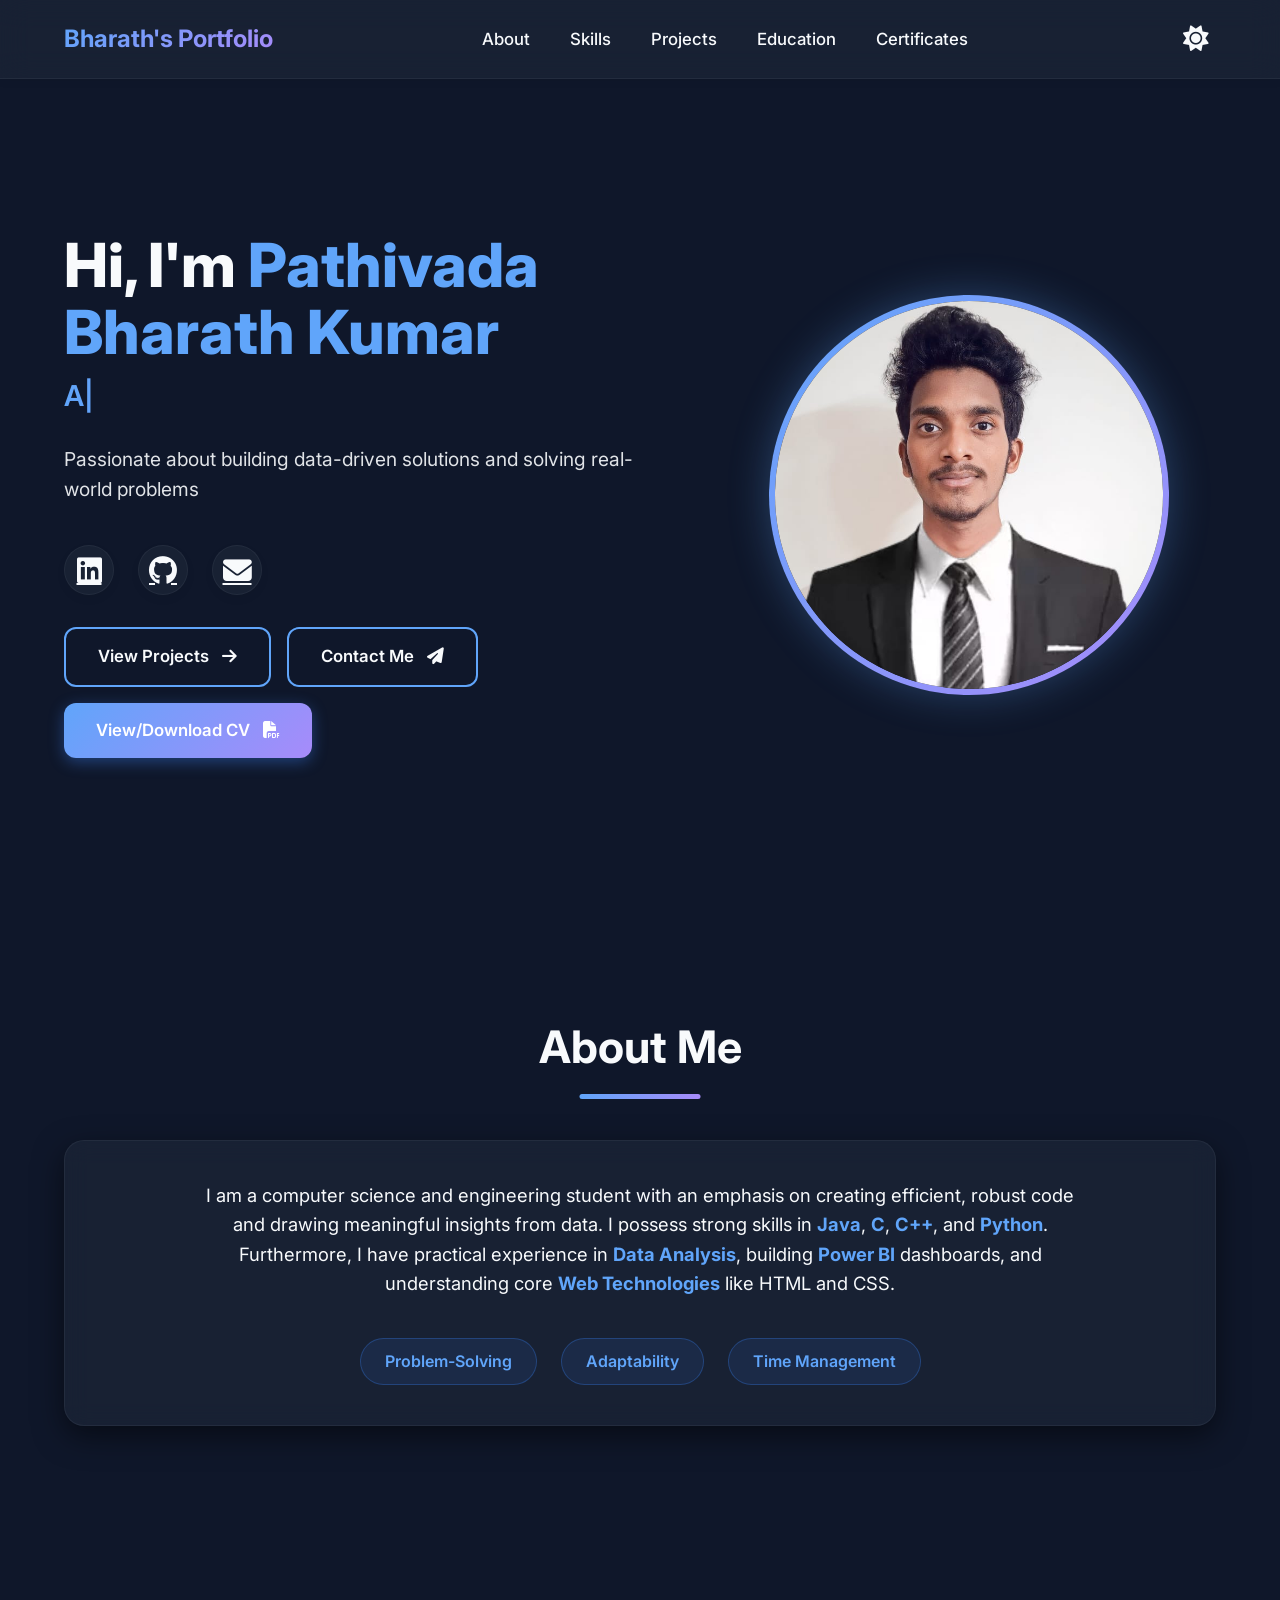
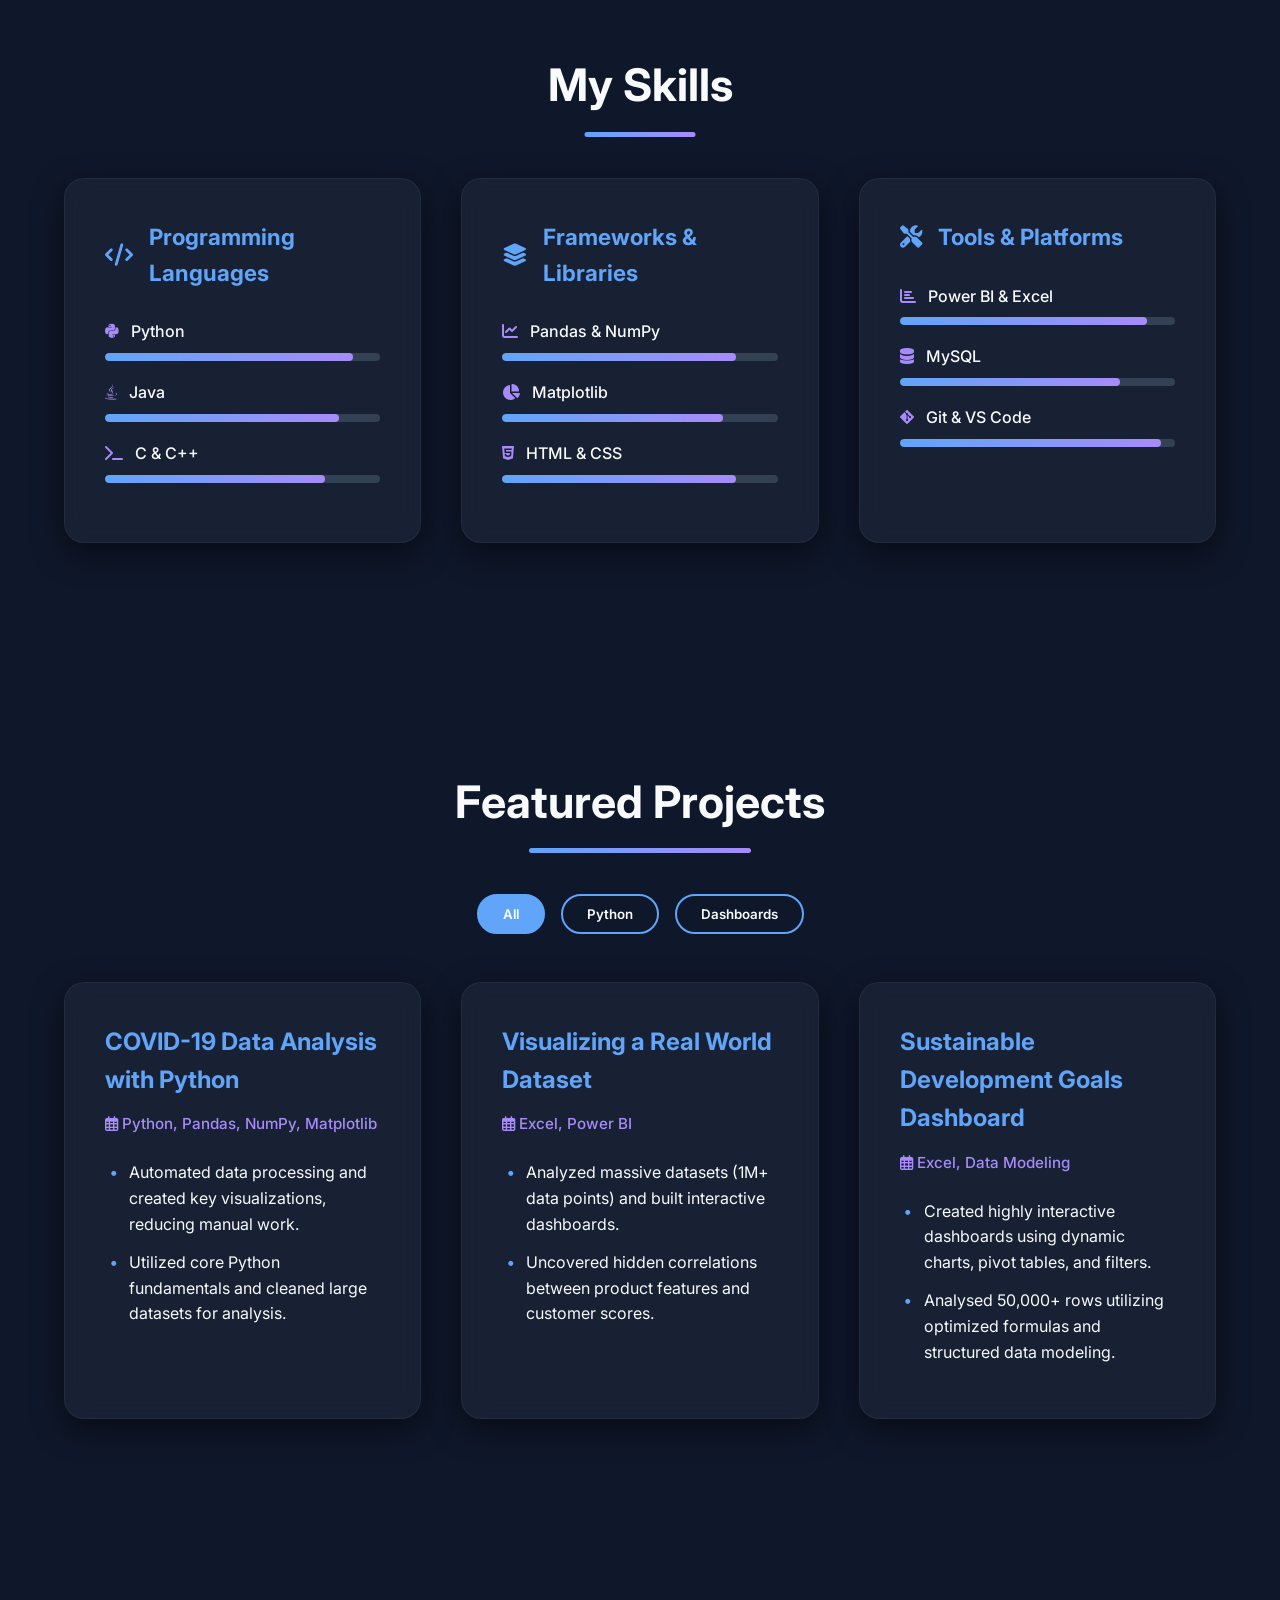
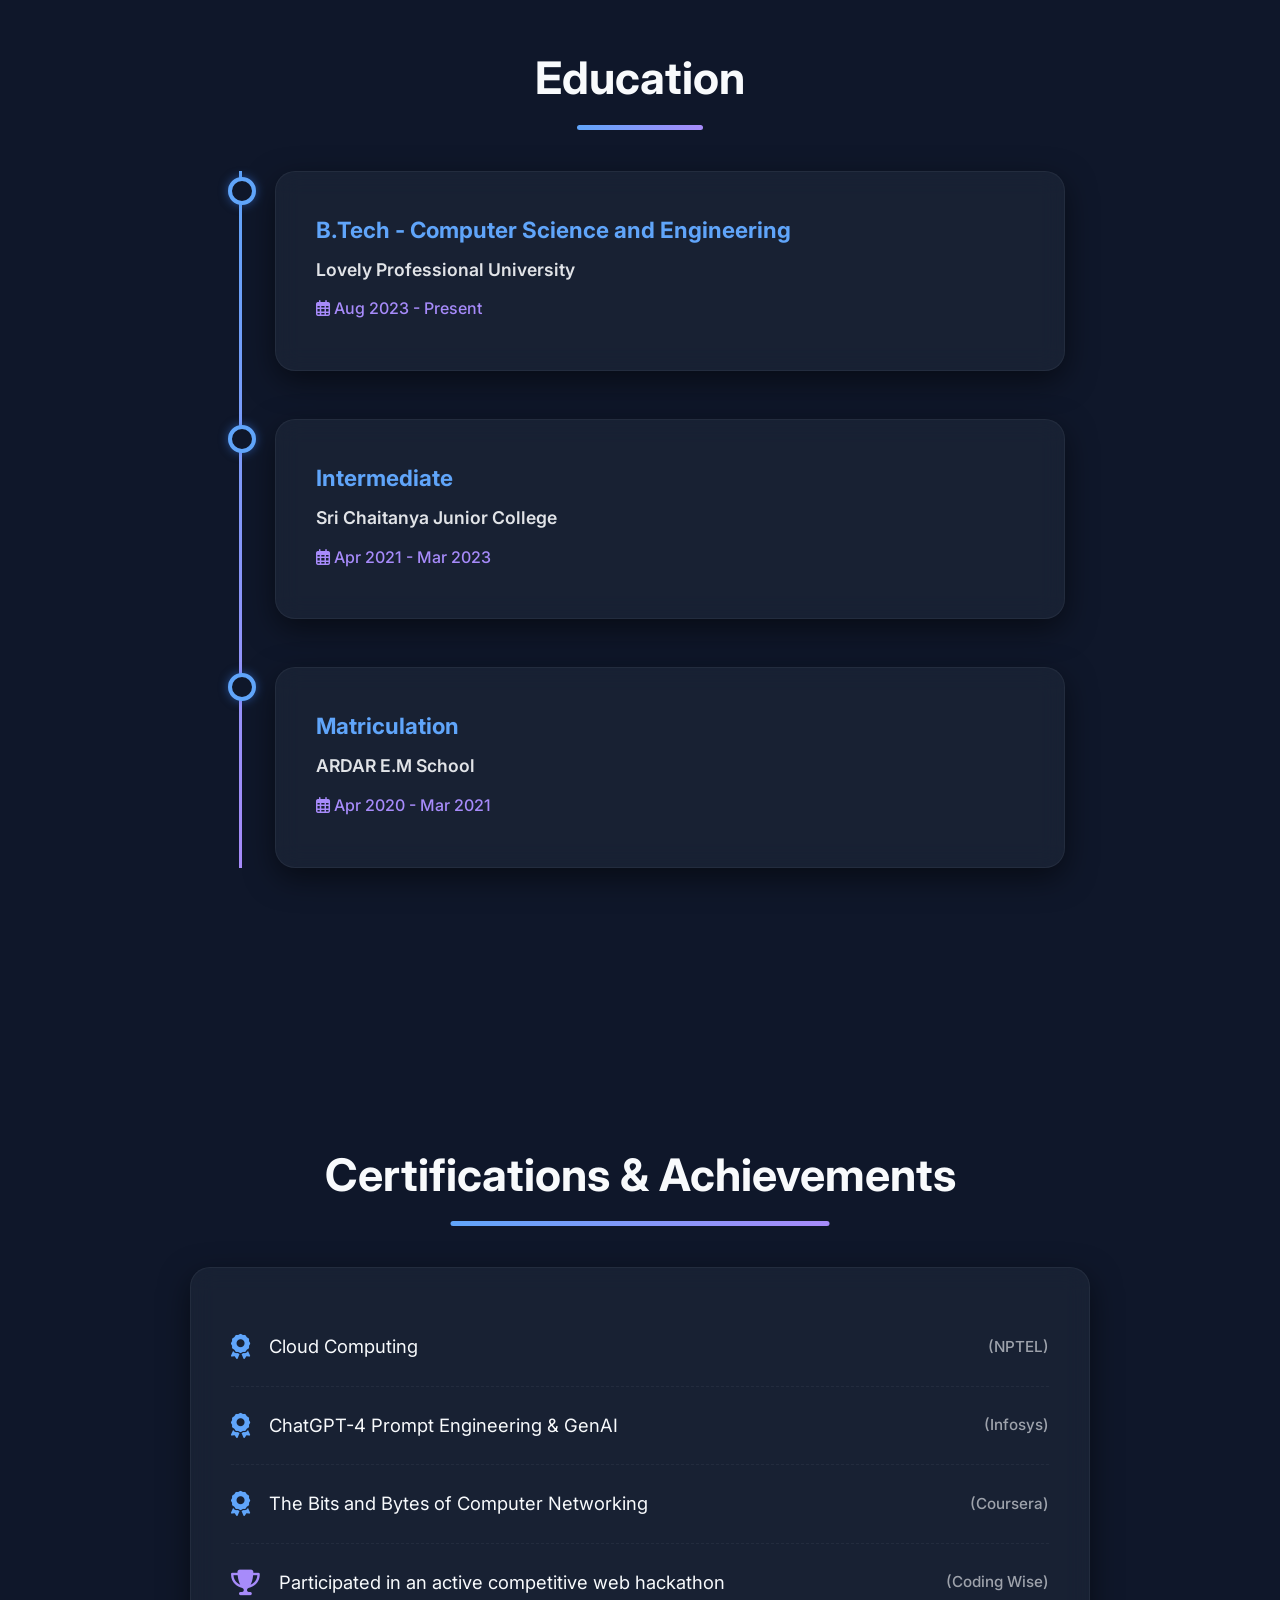
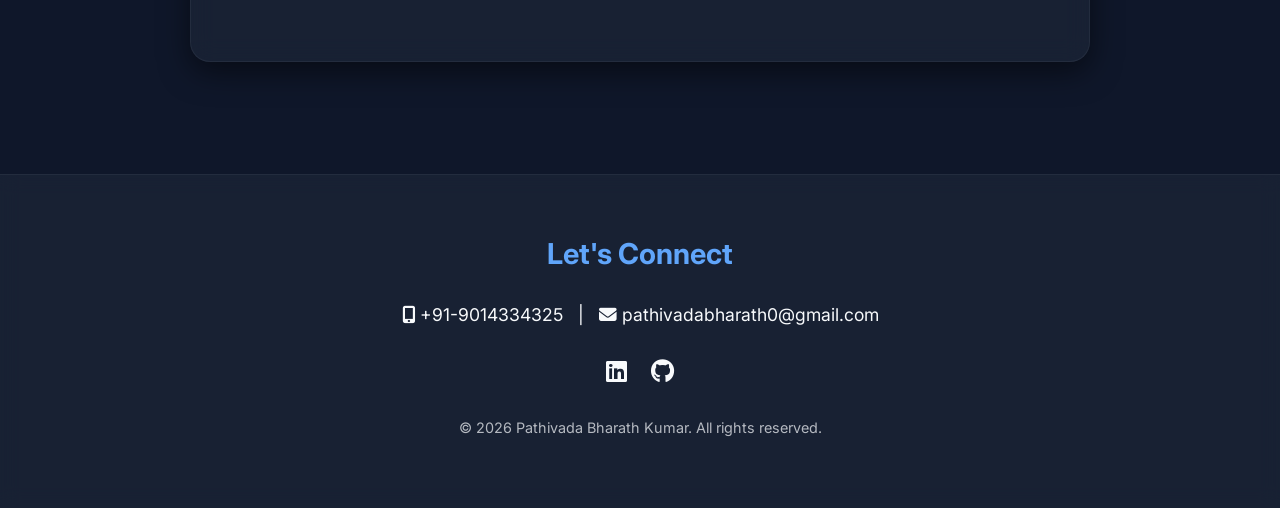
==== commit 0b337e26: "finalfinal" ====
--- a/index.html
+++ b/index.html
@@ -40,7 +40,7 @@
                 <div class="hero-buttons">
                     <a href="#projects" class="btn secondary-btn">View Projects <i class="fas fa-arrow-right"></i></a>
                     <a href="#contact" class="btn secondary-btn">Contact Me <i class="fas fa-paper-plane"></i></a>
-                    <a href="assets/CV_Pathivada_Bharath_Kumar.html" target="_blank" class="btn primary-btn">View/Download CV <i class="fas fa-external-link-alt"></i></a>
+                    <a href="assets/Final cv bharath pathivada.pdf" target="_blank" class="btn primary-btn">View/Download CV <i class="fas fa-file-pdf"></i></a>
                 </div>
             </div>
             <div class="hero-image slide-in-right">
